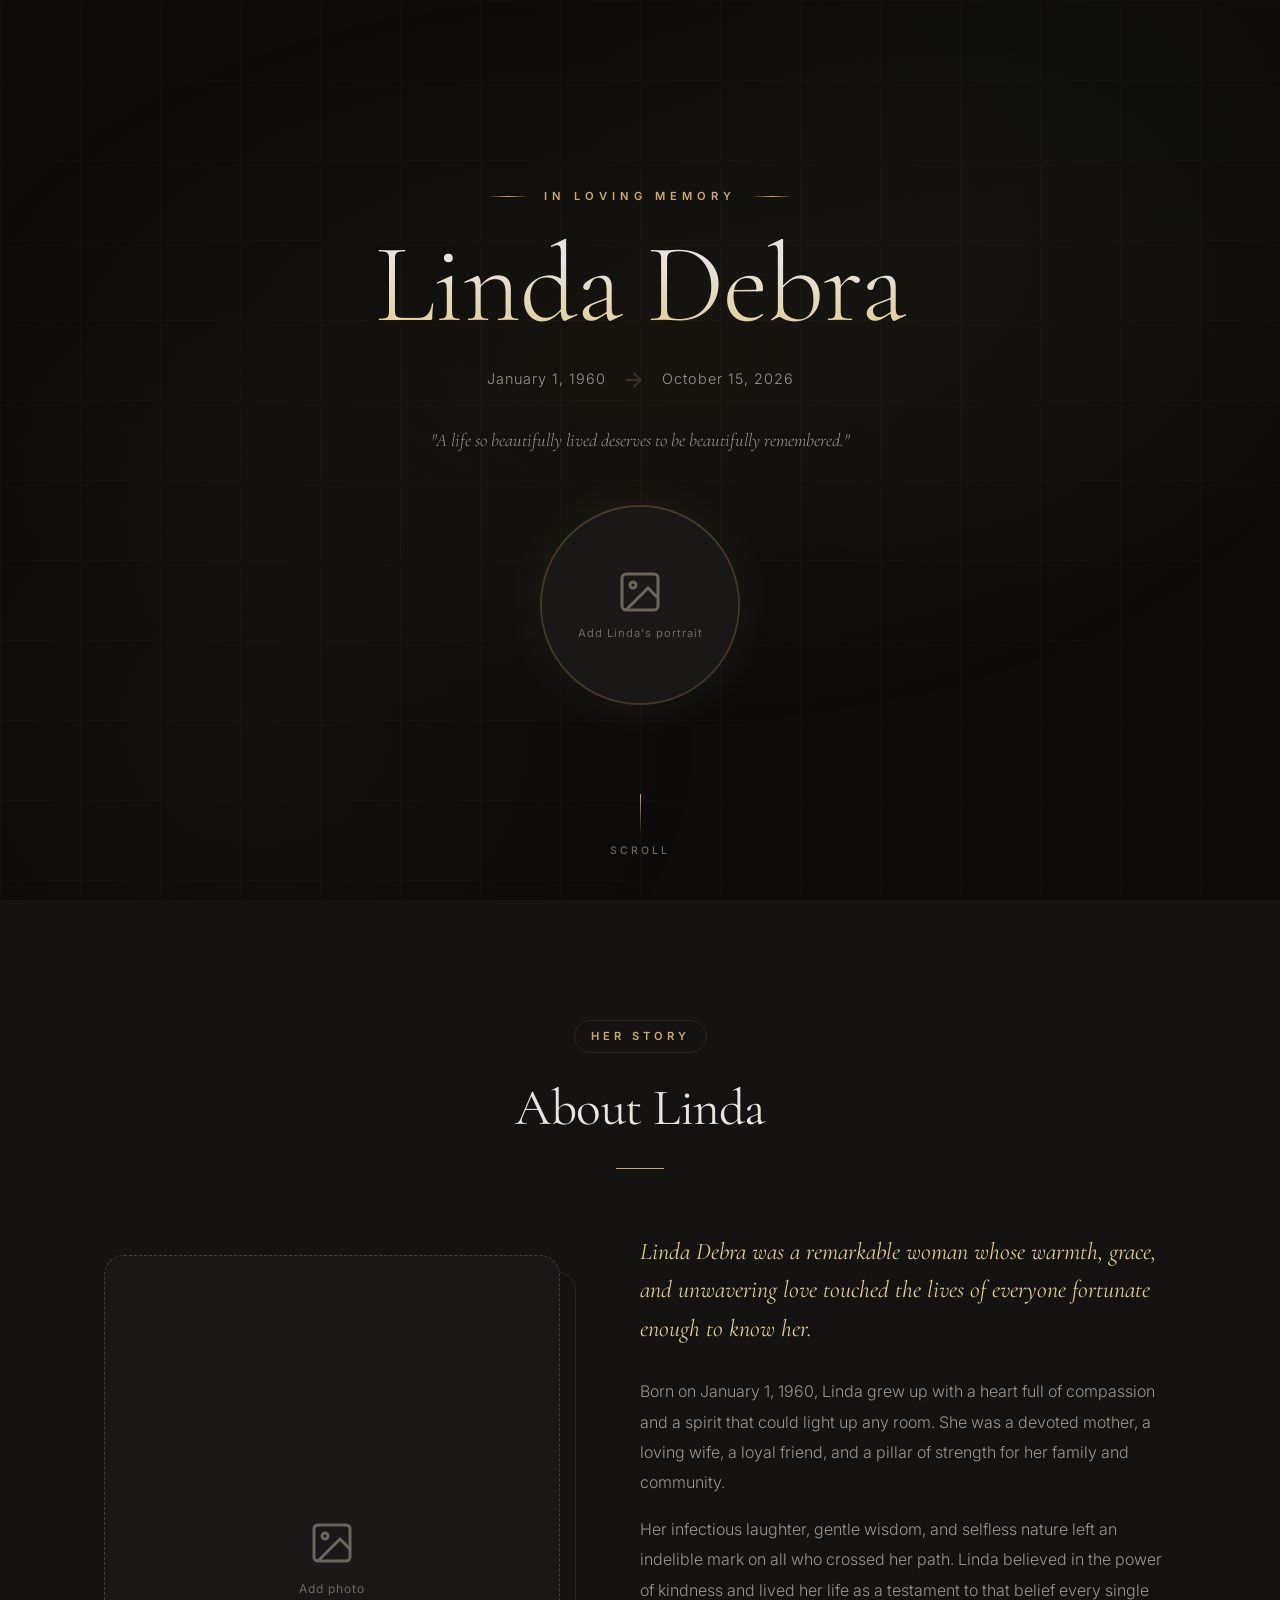
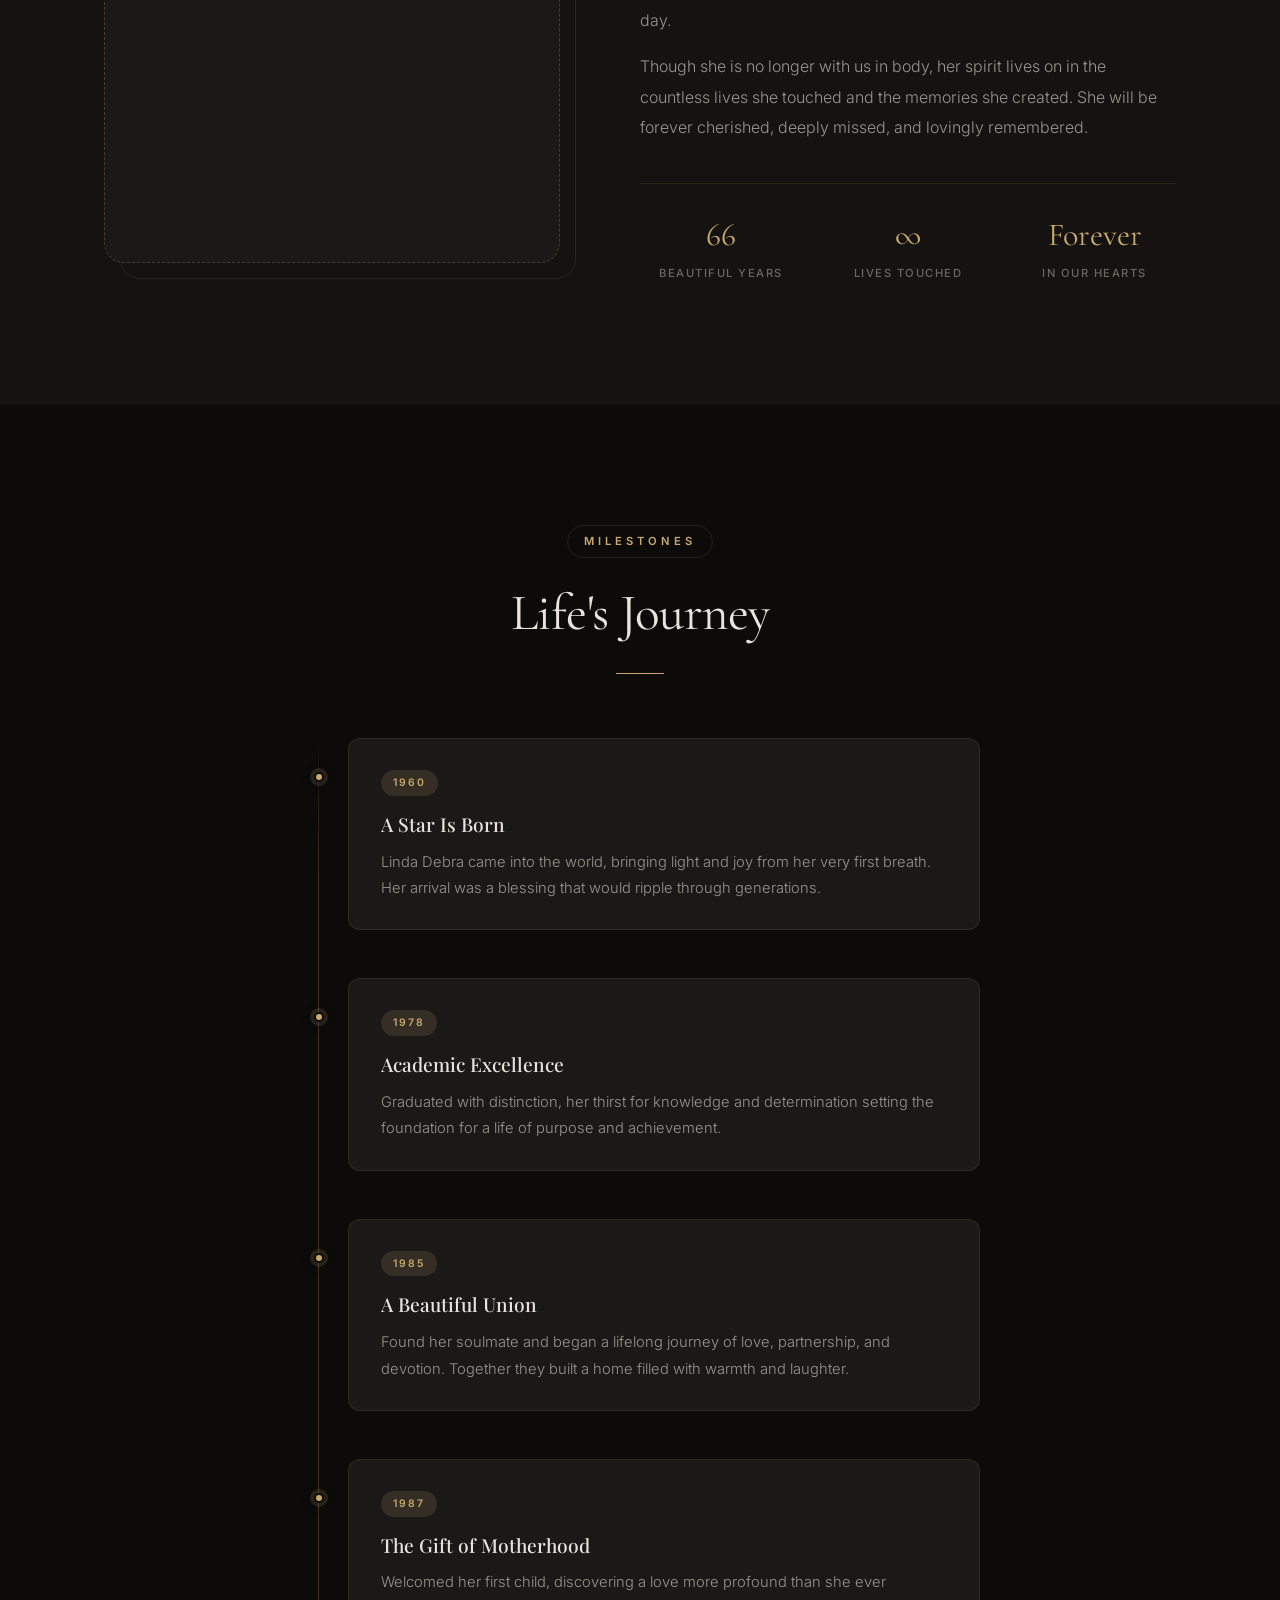
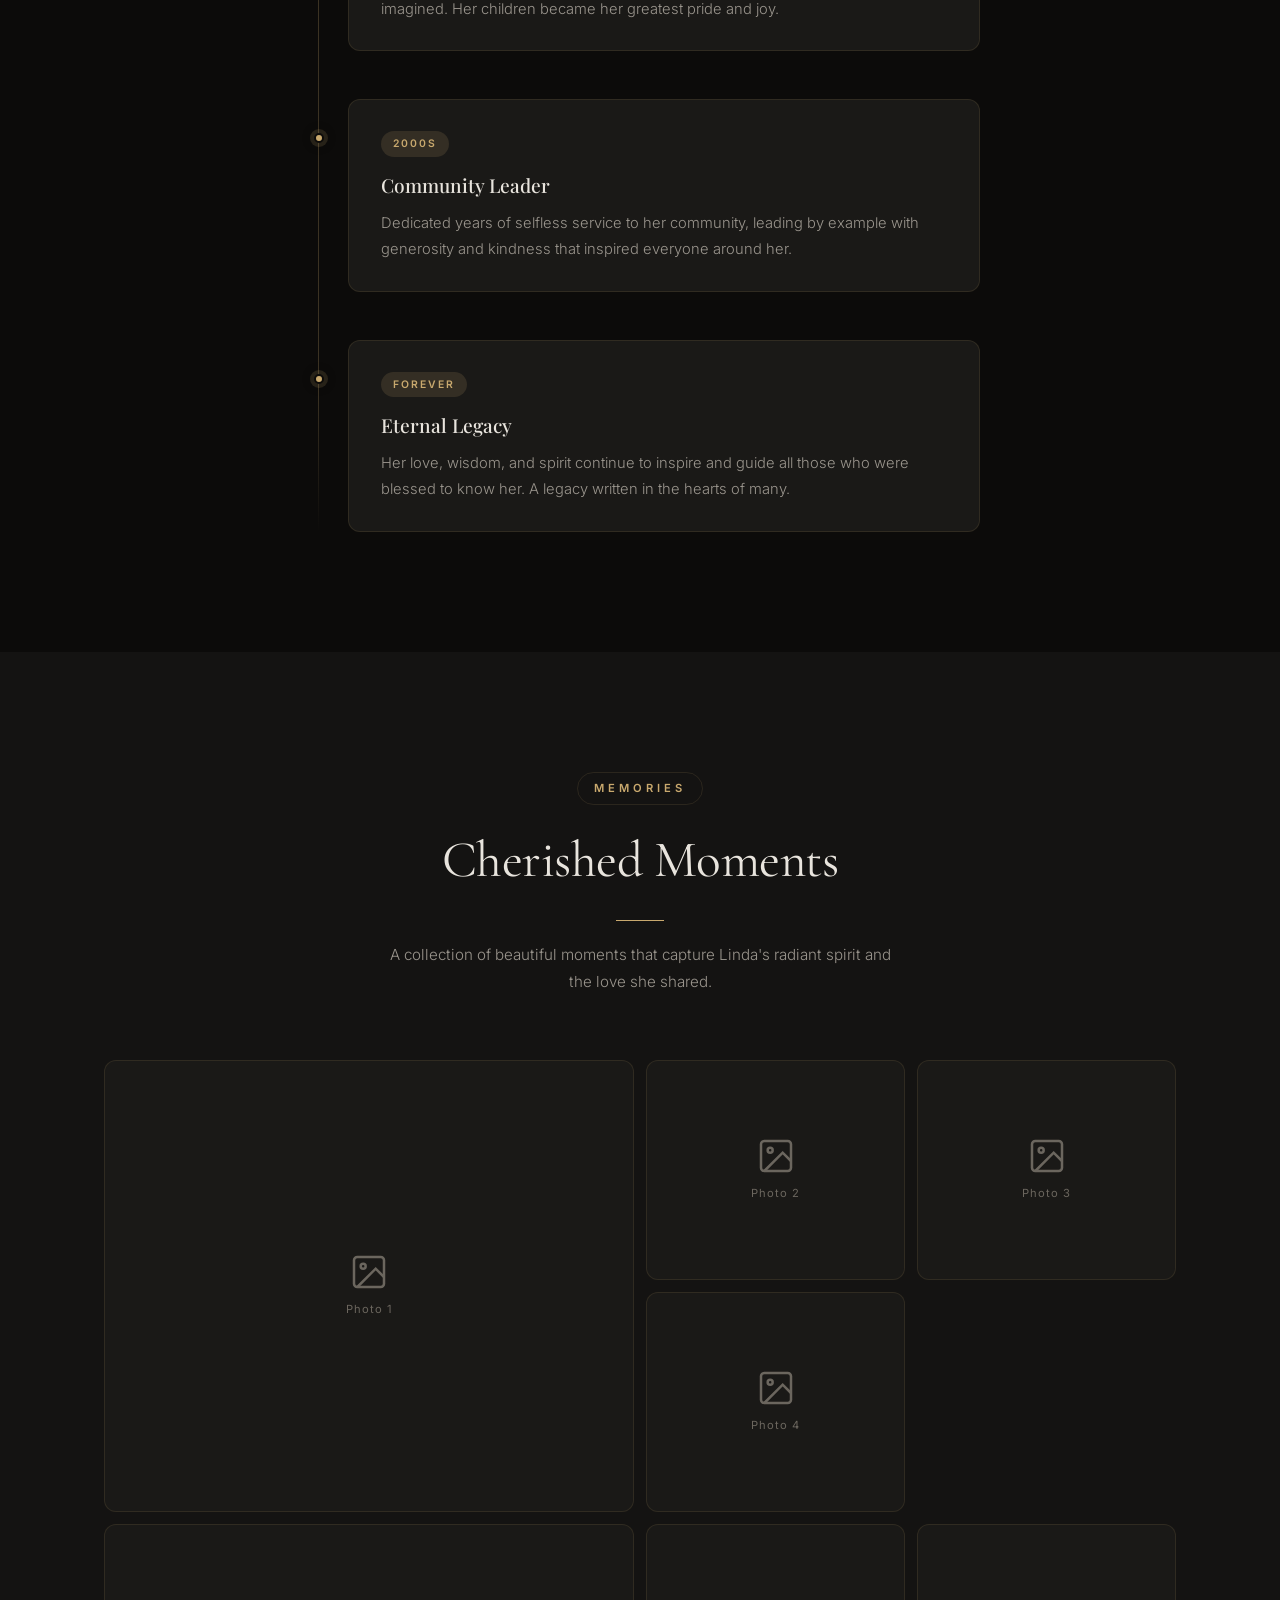
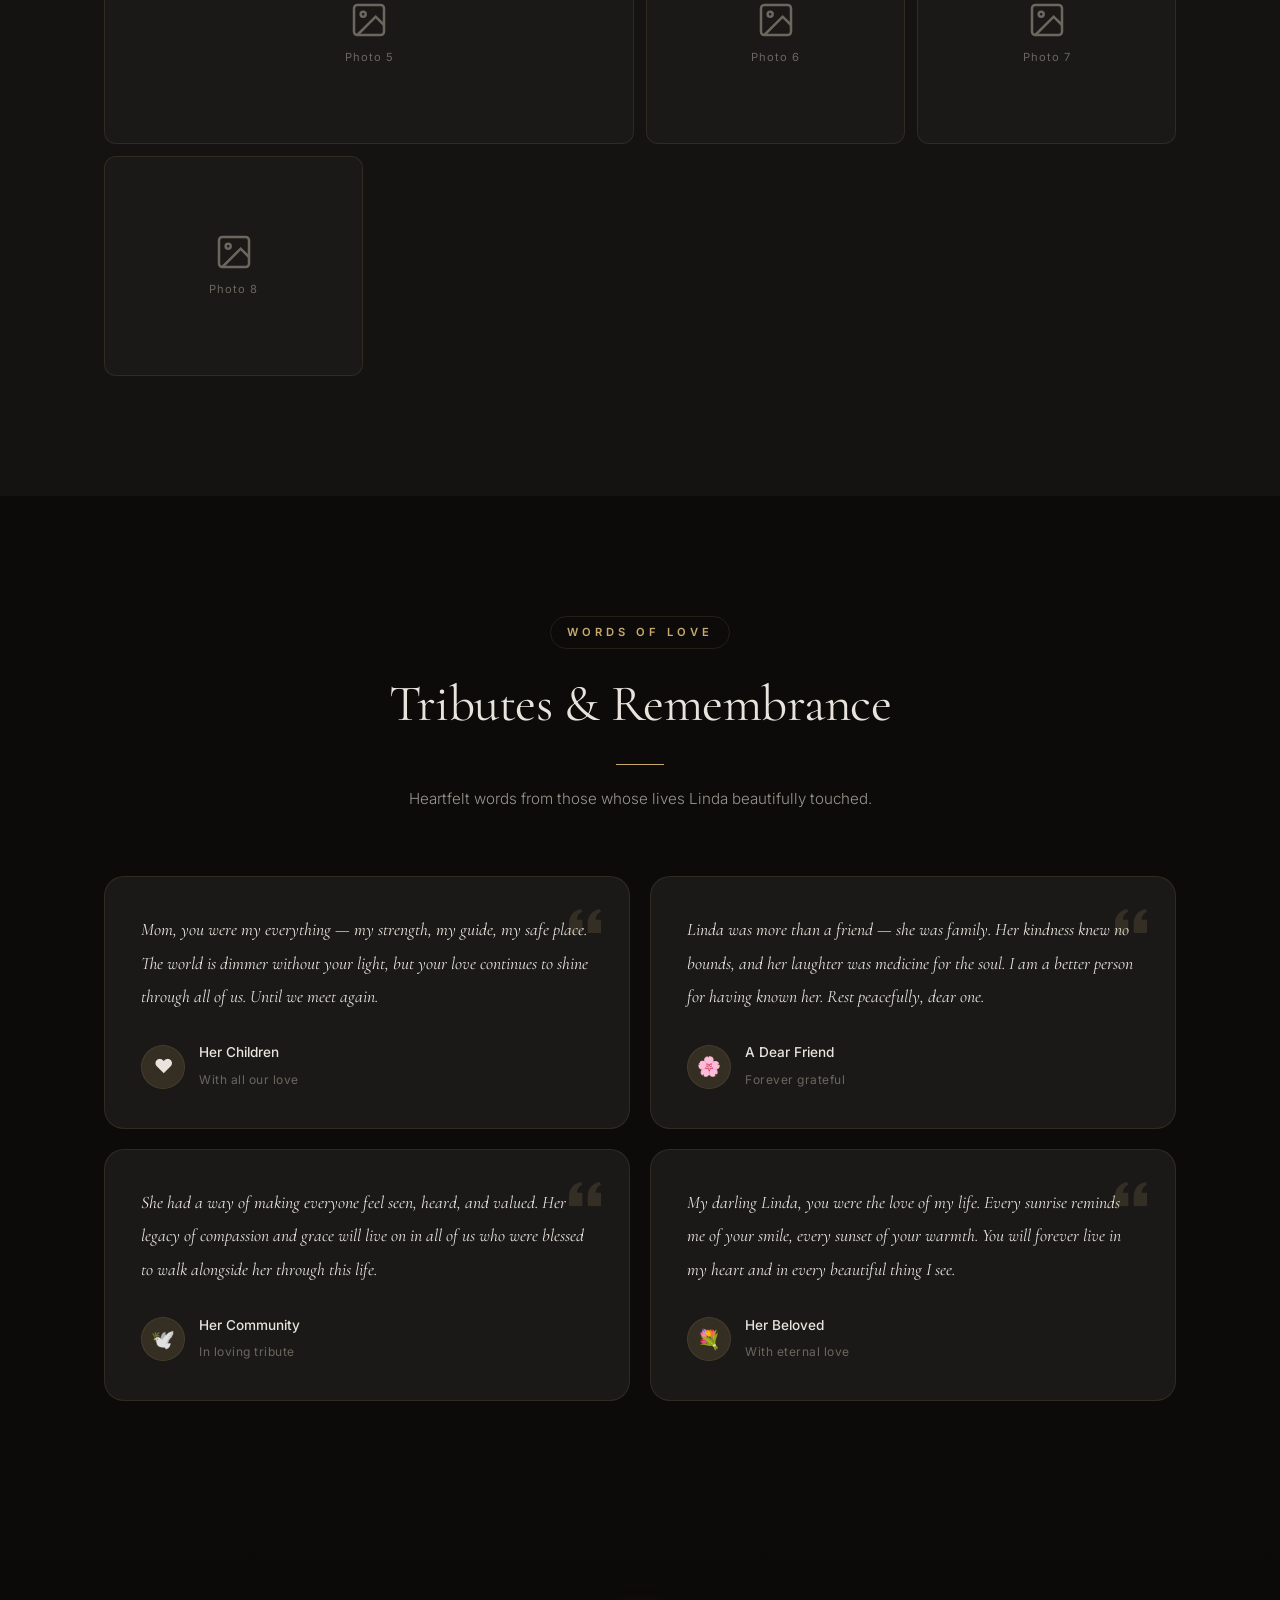
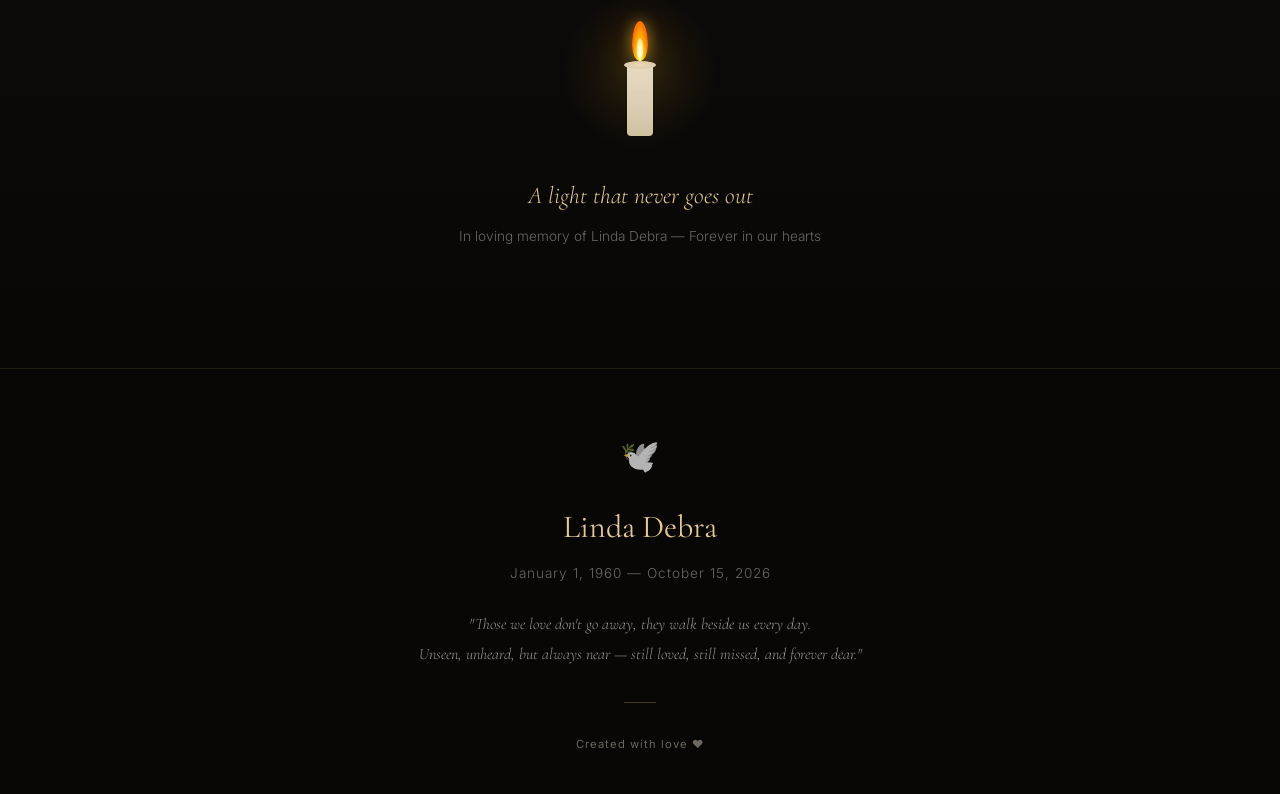
==== index.html @ 96e9e04a "Initial commit: Linda Debra Memorial Website - sleek modern design with gallery, timeline, tributes," ====
<!DOCTYPE html>
<html lang="en">
<head>
    <meta charset="UTF-8">
    <meta name="viewport" content="width=device-width, initial-scale=1.0">
    <title>In Loving Memory — Linda Debra</title>
    <meta name="description" content="A memorial tribute celebrating the beautiful life of Linda Debra. Forever in our hearts.">
    <link rel="stylesheet" href="styles.css">
    <link rel="preconnect" href="https://fonts.googleapis.com">
    <link rel="preconnect" href="https://fonts.gstatic.com" crossorigin>
    <link href="https://fonts.googleapis.com/css2?family=Cormorant+Garamond:ital,wght@0,300;0,400;0,500;0,600;0,700;1,300;1,400;1,500&family=Inter:wght@300;400;500;600&family=Playfair+Display:ital,wght@0,400;0,500;0,600;0,700;1,400;1,500&display=swap" rel="stylesheet">
    <link rel="icon" href="data:image/svg+xml,<svg xmlns='http://www.w3.org/2000/svg' viewBox='0 0 100 100'><text y='.9em' font-size='90'>🕊️</text></svg>">
</head>
<body>

    <!-- ═══════════ FLOATING PARTICLES ═══════════ -->
    <div class="particles" id="particles" aria-hidden="true"></div>

    <!-- ═══════════ NAVIGATION ═══════════ -->
    <nav class="nav" id="nav">
        <div class="nav__inner">
            <a href="#hero" class="nav__brand">
                <span class="nav__brand-icon">🕊️</span>
                <span class="nav__brand-text">Linda Debra</span>
            </a>
            <button class="nav__toggle" id="navToggle" aria-label="Toggle menu" aria-expanded="false">
                <span class="nav__toggle-line"></span>
                <span class="nav__toggle-line"></span>
                <span class="nav__toggle-line"></span>
            </button>
            <ul class="nav__links" id="navLinks">
                <li><a href="#hero" class="nav__link active">Home</a></li>
                <li><a href="#about" class="nav__link">About</a></li>
                <li><a href="#timeline" class="nav__link">Life Journey</a></li>
                <li><a href="#gallery" class="nav__link">Gallery</a></li>
                <li><a href="#tributes" class="nav__link">Tributes</a></li>
            </ul>
        </div>
    </nav>

    <!-- ═══════════ HERO ═══════════ -->
    <section class="hero" id="hero">
        <div class="hero__bg">
            <div class="hero__gradient"></div>
            <div class="hero__pattern"></div>
        </div>
        <div class="hero__content">
            <div class="hero__badge" data-reveal>
                <span class="hero__badge-line"></span>
                <span class="hero__badge-text">In Loving Memory</span>
                <span class="hero__badge-line"></span>
            </div>
            <h1 class="hero__name" data-reveal>Linda Debra</h1>
            <div class="hero__dates" data-reveal>
                <time class="hero__date">January 1, 1960</time>
                <span class="hero__date-divider">
                    <svg width="24" height="24" viewBox="0 0 24 24" fill="none">
                        <path d="M12 4l-1.41 1.41L16.17 11H4v2h12.17l-5.58 5.59L12 20l8-8-8-8z" fill="currentColor" opacity="0.4"/>
                    </svg>
                </span>
                <time class="hero__date">October 15, 2026</time>
            </div>
            <blockquote class="hero__quote" data-reveal>
                "A life so beautifully lived deserves to be beautifully remembered."
            </blockquote>
            <div class="hero__portrait" data-reveal>
                <div class="hero__portrait-frame">
                    <div class="hero__portrait-placeholder" id="heroPortraitPlaceholder">
                        <svg width="48" height="48" viewBox="0 0 24 24" fill="none" stroke="currentColor" stroke-width="1.5">
                            <rect x="3" y="3" width="18" height="18" rx="2" ry="2"/>
                            <circle cx="8.5" cy="8.5" r="1.5"/>
                            <polyline points="21 15 16 10 5 21"/>
                        </svg>
                        <span>Add Linda's portrait</span>
                    </div>
                    <img src="images/linda-portrait.jpg" alt="Linda Debra" class="hero__portrait-img" 
                         onerror="this.style.display='none'; document.getElementById('heroPortraitPlaceholder').style.display='flex';" 
                         onload="this.style.display='block'; document.getElementById('heroPortraitPlaceholder').style.display='none';">
                </div>
                <div class="hero__portrait-glow"></div>
            </div>
        </div>
        <div class="hero__scroll">
            <div class="hero__scroll-line"></div>
            <span class="hero__scroll-text">Scroll</span>
        </div>
    </section>

    <!-- ═══════════ ABOUT ═══════════ -->
    <section class="section about" id="about">
        <div class="container">
            <header class="section__header" data-reveal>
                <span class="section__label">Her Story</span>
                <h2 class="section__title">About Linda</h2>
                <div class="section__line"></div>
            </header>

            <div class="about__layout">
                <div class="about__image-col" data-reveal>
                    <div class="about__image-wrapper">
                        <div class="about__image-placeholder" id="aboutPlaceholder">
                            <svg width="48" height="48" viewBox="0 0 24 24" fill="none" stroke="currentColor" stroke-width="1.5">
                                <rect x="3" y="3" width="18" height="18" rx="2" ry="2"/>
                                <circle cx="8.5" cy="8.5" r="1.5"/>
                                <polyline points="21 15 16 10 5 21"/>
                            </svg>
                            <span>Add photo</span>
                        </div>
                        <img src="images/linda-about.jpg" alt="Linda Debra" class="about__image" 
                             onerror="this.style.display='none'; document.getElementById('aboutPlaceholder').style.display='flex';" 
                             onload="this.style.display='block'; document.getElementById('aboutPlaceholder').style.display='none';">
                        <div class="about__image-accent"></div>
                    </div>
                </div>
                <div class="about__text-col" data-reveal>
                    <p class="about__lead">
                        Linda Debra was a remarkable woman whose warmth, grace, and unwavering 
                        love touched the lives of everyone fortunate enough to know her.
                    </p>
                    <div class="about__body">
                        <p>
                            Born on January 1, 1960, Linda grew up with a heart full of compassion 
                            and a spirit that could light up any room. She was a devoted mother, a 
                            loving wife, a loyal friend, and a pillar of strength for her family 
                            and community.
                        </p>
                        <p>
                            Her infectious laughter, gentle wisdom, and selfless nature left an 
                            indelible mark on all who crossed her path. Linda believed in the power 
                            of kindness and lived her life as a testament to that belief every 
                            single day.
                        </p>
                        <p>
                            Though she is no longer with us in body, her spirit lives on in the 
                            countless lives she touched and the memories she created. She will be 
                            forever cherished, deeply missed, and lovingly remembered.
                        </p>
                    </div>
                    <div class="about__stats">
                        <div class="about__stat">
                            <span class="about__stat-value">66</span>
                            <span class="about__stat-label">Beautiful Years</span>
                        </div>
                        <div class="about__stat">
                            <span class="about__stat-value">∞</span>
                            <span class="about__stat-label">Lives Touched</span>
                        </div>
                        <div class="about__stat">
                            <span class="about__stat-value">Forever</span>
                            <span class="about__stat-label">In Our Hearts</span>
                        </div>
                    </div>
                </div>
            </div>
        </div>
    </section>

    <!-- ═══════════ TIMELINE ═══════════ -->
    <section class="section timeline" id="timeline">
        <div class="container">
            <header class="section__header" data-reveal>
                <span class="section__label">Milestones</span>
                <h2 class="section__title">Life's Journey</h2>
                <div class="section__line"></div>
            </header>

            <div class="timeline__track">
                <div class="timeline__line"></div>

                <article class="timeline__item" data-reveal>
                    <div class="timeline__marker">
                        <div class="timeline__marker-dot"></div>
                    </div>
                    <div class="timeline__card">
                        <div class="timeline__card-inner">
                            <span class="timeline__year">1960</span>
                            <h3 class="timeline__heading">A Star Is Born</h3>
                            <p class="timeline__text">Linda Debra came into the world, bringing light and joy from her very first breath. Her arrival was a blessing that would ripple through generations.</p>
                        </div>
                    </div>
                </article>

                <article class="timeline__item" data-reveal>
                    <div class="timeline__marker">
                        <div class="timeline__marker-dot"></div>
                    </div>
                    <div class="timeline__card">
                        <div class="timeline__card-inner">
                            <span class="timeline__year">1978</span>
                            <h3 class="timeline__heading">Academic Excellence</h3>
                            <p class="timeline__text">Graduated with distinction, her thirst for knowledge and determination setting the foundation for a life of purpose and achievement.</p>
                        </div>
                    </div>
                </article>

                <article class="timeline__item" data-reveal>
                    <div class="timeline__marker">
                        <div class="timeline__marker-dot"></div>
                    </div>
                    <div class="timeline__card">
                        <div class="timeline__card-inner">
                            <span class="timeline__year">1985</span>
                            <h3 class="timeline__heading">A Beautiful Union</h3>
                            <p class="timeline__text">Found her soulmate and began a lifelong journey of love, partnership, and devotion. Together they built a home filled with warmth and laughter.</p>
                        </div>
                    </div>
                </article>

                <article class="timeline__item" data-reveal>
                    <div class="timeline__marker">
                        <div class="timeline__marker-dot"></div>
                    </div>
                    <div class="timeline__card">
                        <div class="timeline__card-inner">
                            <span class="timeline__year">1987</span>
                            <h3 class="timeline__heading">The Gift of Motherhood</h3>
                            <p class="timeline__text">Welcomed her first child, discovering a love more profound than she ever imagined. Her children became her greatest pride and joy.</p>
                        </div>
                    </div>
                </article>

                <article class="timeline__item" data-reveal>
                    <div class="timeline__marker">
                        <div class="timeline__marker-dot"></div>
                    </div>
                    <div class="timeline__card">
                        <div class="timeline__card-inner">
                            <span class="timeline__year">2000s</span>
                            <h3 class="timeline__heading">Community Leader</h3>
                            <p class="timeline__text">Dedicated years of selfless service to her community, leading by example with generosity and kindness that inspired everyone around her.</p>
                        </div>
                    </div>
                </article>

                <article class="timeline__item" data-reveal>
                    <div class="timeline__marker">
                        <div class="timeline__marker-dot"></div>
                    </div>
                    <div class="timeline__card">
                        <div class="timeline__card-inner">
                            <span class="timeline__year">Forever</span>
                            <h3 class="timeline__heading">Eternal Legacy</h3>
                            <p class="timeline__text">Her love, wisdom, and spirit continue to inspire and guide all those who were blessed to know her. A legacy written in the hearts of many.</p>
                        </div>
                    </div>
                </article>
            </div>
        </div>
    </section>

    <!-- ═══════════ GALLERY ═══════════ -->
    <section class="section gallery" id="gallery">
        <div class="container">
            <header class="section__header" data-reveal>
                <span class="section__label">Memories</span>
                <h2 class="section__title">Cherished Moments</h2>
                <div class="section__line"></div>
                <p class="section__subtitle">A collection of beautiful moments that capture Linda's radiant spirit and the love she shared.</p>
            </header>

            <div class="gallery__grid" data-reveal>
                <div class="gallery__item gallery__item--large" data-gallery="0">
                    <div class="gallery__placeholder"><svg width="40" height="40" viewBox="0 0 24 24" fill="none" stroke="currentColor" stroke-width="1.5"><rect x="3" y="3" width="18" height="18" rx="2"/><circle cx="8.5" cy="8.5" r="1.5"/><polyline points="21 15 16 10 5 21"/></svg><span>Photo 1</span></div>
                    <img src="images/gallery-1.jpg" alt="Linda Debra — Cherished Memory" onerror="this.style.display='none';this.previousElementSibling.style.display='flex'" onload="this.style.display='block';this.previousElementSibling.style.display='none'">
                    <div class="gallery__overlay"><span class="gallery__icon">+</span></div>
                </div>
                <div class="gallery__item" data-gallery="1">
                    <div class="gallery__placeholder"><svg width="40" height="40" viewBox="0 0 24 24" fill="none" stroke="currentColor" stroke-width="1.5"><rect x="3" y="3" width="18" height="18" rx="2"/><circle cx="8.5" cy="8.5" r="1.5"/><polyline points="21 15 16 10 5 21"/></svg><span>Photo 2</span></div>
                    <img src="images/gallery-2.jpg" alt="Linda Debra — Beautiful Moment" onerror="this.style.display='none';this.previousElementSibling.style.display='flex'" onload="this.style.display='block';this.previousElementSibling.style.display='none'">
                    <div class="gallery__overlay"><span class="gallery__icon">+</span></div>
                </div>
                <div class="gallery__item" data-gallery="2">
                    <div class="gallery__placeholder"><svg width="40" height="40" viewBox="0 0 24 24" fill="none" stroke="currentColor" stroke-width="1.5"><rect x="3" y="3" width="18" height="18" rx="2"/><circle cx="8.5" cy="8.5" r="1.5"/><polyline points="21 15 16 10 5 21"/></svg><span>Photo 3</span></div>
                    <img src="images/gallery-3.jpg" alt="Linda Debra — Family Time" onerror="this.style.display='none';this.previousElementSibling.style.display='flex'" onload="this.style.display='block';this.previousElementSibling.style.display='none'">
                    <div class="gallery__overlay"><span class="gallery__icon">+</span></div>
                </div>
                <div class="gallery__item" data-gallery="3">
                    <div class="gallery__placeholder"><svg width="40" height="40" viewBox="0 0 24 24" fill="none" stroke="currentColor" stroke-width="1.5"><rect x="3" y="3" width="18" height="18" rx="2"/><circle cx="8.5" cy="8.5" r="1.5"/><polyline points="21 15 16 10 5 21"/></svg><span>Photo 4</span></div>
                    <img src="images/gallery-4.jpg" alt="Linda Debra — Joyful Smile" onerror="this.style.display='none';this.previousElementSibling.style.display='flex'" onload="this.style.display='block';this.previousElementSibling.style.display='none'">
                    <div class="gallery__overlay"><span class="gallery__icon">+</span></div>
                </div>
                <div class="gallery__item gallery__item--wide" data-gallery="4">
                    <div class="gallery__placeholder"><svg width="40" height="40" viewBox="0 0 24 24" fill="none" stroke="currentColor" stroke-width="1.5"><rect x="3" y="3" width="18" height="18" rx="2"/><circle cx="8.5" cy="8.5" r="1.5"/><polyline points="21 15 16 10 5 21"/></svg><span>Photo 5</span></div>
                    <img src="images/gallery-5.jpg" alt="Linda Debra — Special Occasion" onerror="this.style.display='none';this.previousElementSibling.style.display='flex'" onload="this.style.display='block';this.previousElementSibling.style.display='none'">
                    <div class="gallery__overlay"><span class="gallery__icon">+</span></div>
                </div>
                <div class="gallery__item" data-gallery="5">
                    <div class="gallery__placeholder"><svg width="40" height="40" viewBox="0 0 24 24" fill="none" stroke="currentColor" stroke-width="1.5"><rect x="3" y="3" width="18" height="18" rx="2"/><circle cx="8.5" cy="8.5" r="1.5"/><polyline points="21 15 16 10 5 21"/></svg><span>Photo 6</span></div>
                    <img src="images/gallery-6.jpg" alt="Linda Debra — Precious Memory" onerror="this.style.display='none';this.previousElementSibling.style.display='flex'" onload="this.style.display='block';this.previousElementSibling.style.display='none'">
                    <div class="gallery__overlay"><span class="gallery__icon">+</span></div>
                </div>
                <div class="gallery__item" data-gallery="6">
                    <div class="gallery__placeholder"><svg width="40" height="40" viewBox="0 0 24 24" fill="none" stroke="currentColor" stroke-width="1.5"><rect x="3" y="3" width="18" height="18" rx="2"/><circle cx="8.5" cy="8.5" r="1.5"/><polyline points="21 15 16 10 5 21"/></svg><span>Photo 7</span></div>
                    <img src="images/gallery-7.jpg" alt="Linda Debra — Together" onerror="this.style.display='none';this.previousElementSibling.style.display='flex'" onload="this.style.display='block';this.previousElementSibling.style.display='none'">
                    <div class="gallery__overlay"><span class="gallery__icon">+</span></div>
                </div>
                <div class="gallery__item" data-gallery="7">
                    <div class="gallery__placeholder"><svg width="40" height="40" viewBox="0 0 24 24" fill="none" stroke="currentColor" stroke-width="1.5"><rect x="3" y="3" width="18" height="18" rx="2"/><circle cx="8.5" cy="8.5" r="1.5"/><polyline points="21 15 16 10 5 21"/></svg><span>Photo 8</span></div>
                    <img src="images/gallery-8.jpg" alt="Linda Debra — Golden Days" onerror="this.style.display='none';this.previousElementSibling.style.display='flex'" onload="this.style.display='block';this.previousElementSibling.style.display='none'">
                    <div class="gallery__overlay"><span class="gallery__icon">+</span></div>
                </div>
            </div>
        </div>
    </section>

    <!-- ═══════════ LIGHTBOX ═══════════ -->
    <div class="lightbox" id="lightbox" role="dialog" aria-modal="true" aria-label="Image viewer">
        <div class="lightbox__backdrop" onclick="LB.close()"></div>
        <button class="lightbox__close" onclick="LB.close()" aria-label="Close">
            <svg width="24" height="24" viewBox="0 0 24 24" fill="none" stroke="currentColor" stroke-width="2"><line x1="18" y1="6" x2="6" y2="18"/><line x1="6" y1="6" x2="18" y2="18"/></svg>
        </button>
        <button class="lightbox__nav lightbox__nav--prev" onclick="LB.prev()" aria-label="Previous">
            <svg width="24" height="24" viewBox="0 0 24 24" fill="none" stroke="currentColor" stroke-width="2"><polyline points="15 18 9 12 15 6"/></svg>
        </button>
        <div class="lightbox__content">
            <img src="" alt="" class="lightbox__img" id="lightboxImg">
        </div>
        <button class="lightbox__nav lightbox__nav--next" onclick="LB.next()" aria-label="Next">
            <svg width="24" height="24" viewBox="0 0 24 24" fill="none" stroke="currentColor" stroke-width="2"><polyline points="9 18 15 12 9 6"/></svg>
        </button>
        <div class="lightbox__counter" id="lightboxCounter"></div>
    </div>

    <!-- ═══════════ TRIBUTES ═══════════ -->
    <section class="section tributes" id="tributes">
        <div class="container">
            <header class="section__header" data-reveal>
                <span class="section__label">Words of Love</span>
                <h2 class="section__title">Tributes & Remembrance</h2>
                <div class="section__line"></div>
                <p class="section__subtitle">Heartfelt words from those whose lives Linda beautifully touched.</p>
            </header>

            <div class="tributes__grid">
                <article class="tribute" data-reveal>
                    <div class="tribute__inner">
                        <svg class="tribute__icon" width="32" height="32" viewBox="0 0 24 24" fill="currentColor" opacity="0.15">
                            <path d="M14.017 21v-7.391c0-5.704 3.731-9.57 8.983-10.609l.995 2.151c-2.432.917-3.995 3.638-3.995 5.849h4v10h-9.983zm-14.017 0v-7.391c0-5.704 3.748-9.57 9-10.609l.996 2.151c-2.433.917-3.996 3.638-3.996 5.849h3.983v10h-9.983z"/>
                        </svg>
                        <p class="tribute__message">
                            Mom, you were my everything — my strength, my guide, my safe place.
                            The world is dimmer without your light, but your love continues to
                            shine through all of us. Until we meet again.
                        </p>
                        <footer class="tribute__footer">
                            <div class="tribute__avatar">❤️</div>
                            <div class="tribute__meta">
                                <cite class="tribute__author">Her Children</cite>
                                <span class="tribute__relation">With all our love</span>
                            </div>
                        </footer>
                    </div>
                </article>

                <article class="tribute" data-reveal>
                    <div class="tribute__inner">
                        <svg class="tribute__icon" width="32" height="32" viewBox="0 0 24 24" fill="currentColor" opacity="0.15">
                            <path d="M14.017 21v-7.391c0-5.704 3.731-9.57 8.983-10.609l.995 2.151c-2.432.917-3.995 3.638-3.995 5.849h4v10h-9.983zm-14.017 0v-7.391c0-5.704 3.748-9.57 9-10.609l.996 2.151c-2.433.917-3.996 3.638-3.996 5.849h3.983v10h-9.983z"/>
                        </svg>
                        <p class="tribute__message">
                            Linda was more than a friend — she was family. Her kindness knew no bounds,
                            and her laughter was medicine for the soul. I am a better person for having
                            known her. Rest peacefully, dear one.
                        </p>
                        <footer class="tribute__footer">
                            <div class="tribute__avatar">🌸</div>
                            <div class="tribute__meta">
                                <cite class="tribute__author">A Dear Friend</cite>
                                <span class="tribute__relation">Forever grateful</span>
                            </div>
                        </footer>
                    </div>
                </article>

                <article class="tribute" data-reveal>
                    <div class="tribute__inner">
                        <svg class="tribute__icon" width="32" height="32" viewBox="0 0 24 24" fill="currentColor" opacity="0.15">
                            <path d="M14.017 21v-7.391c0-5.704 3.731-9.57 8.983-10.609l.995 2.151c-2.432.917-3.995 3.638-3.995 5.849h4v10h-9.983zm-14.017 0v-7.391c0-5.704 3.748-9.57 9-10.609l.996 2.151c-2.433.917-3.996 3.638-3.996 5.849h3.983v10h-9.983z"/>
                        </svg>
                        <p class="tribute__message">
                            She had a way of making everyone feel seen, heard, and valued. Her legacy
                            of compassion and grace will live on in all of us who were blessed to
                            walk alongside her through this life.
                        </p>
                        <footer class="tribute__footer">
                            <div class="tribute__avatar">🕊️</div>
                            <div class="tribute__meta">
                                <cite class="tribute__author">Her Community</cite>
                                <span class="tribute__relation">In loving tribute</span>
                            </div>
                        </footer>
                    </div>
                </article>

                <article class="tribute" data-reveal>
                    <div class="tribute__inner">
                        <svg class="tribute__icon" width="32" height="32" viewBox="0 0 24 24" fill="currentColor" opacity="0.15">
                            <path d="M14.017 21v-7.391c0-5.704 3.731-9.57 8.983-10.609l.995 2.151c-2.432.917-3.995 3.638-3.995 5.849h4v10h-9.983zm-14.017 0v-7.391c0-5.704 3.748-9.57 9-10.609l.996 2.151c-2.433.917-3.996 3.638-3.996 5.849h3.983v10h-9.983z"/>
                        </svg>
                        <p class="tribute__message">
                            My darling Linda, you were the love of my life. Every sunrise reminds me
                            of your smile, every sunset of your warmth. You will forever live in my 
                            heart and in every beautiful thing I see.
                        </p>
                        <footer class="tribute__footer">
                            <div class="tribute__avatar">💐</div>
                            <div class="tribute__meta">
                                <cite class="tribute__author">Her Beloved</cite>
                                <span class="tribute__relation">With eternal love</span>
                            </div>
                        </footer>
                    </div>
                </article>
            </div>
        </div>
    </section>

    <!-- ═══════════ ETERNAL FLAME ═══════════ -->
    <section class="section flame-section">
        <div class="container">
            <div class="flame-memorial" data-reveal>
                <div class="flame-candle">
                    <div class="flame-glow"></div>
                    <div class="flame-fire">
                        <div class="flame-fire__inner"></div>
                    </div>
                    <div class="flame-body">
                        <div class="flame-body__top"></div>
                        <div class="flame-body__wick"></div>
                    </div>
                </div>
                <h3 class="flame-text">A light that never goes out</h3>
                <p class="flame-subtext">In loving memory of Linda Debra — Forever in our hearts</p>
            </div>
        </div>
    </section>

    <!-- ═══════════ FOOTER ═══════════ -->
    <footer class="footer">
        <div class="container">
            <div class="footer__inner">
                <span class="footer__dove">🕊️</span>
                <h3 class="footer__name">Linda Debra</h3>
                <p class="footer__dates">January 1, 1960 — October 15, 2026</p>
                <blockquote class="footer__quote">
                    "Those we love don't go away, they walk beside us every day.<br>
                    Unseen, unheard, but always near — still loved, still missed, and forever dear."
                </blockquote>
                <div class="footer__line"></div>
                <p class="footer__credit">Created with love ♥</p>
            </div>
        </div>
    </footer>

    <script src="script.js"></script>
</body>
</html>
---- styles.css ----
/* ═══════════════════════════════════════════════════════════
   LINDA DEBRA MEMORIAL — Sleek Modern Design System
   ═══════════════════════════════════════════════════════════ */

/* ── Design Tokens ── */
:root {
    /* Palette */
    --c-bg:         #0c0b0a;
    --c-bg-subtle:  #141312;
    --c-bg-card:    #1a1917;
    --c-surface:    #222120;
    --c-border:     rgba(201, 169, 110, 0.12);
    --c-border-hi:  rgba(201, 169, 110, 0.25);

    --c-text:       #e8e4dd;
    --c-text-muted: #9a958d;
    --c-text-dim:   #6b665e;

    --c-gold:       #c9a96e;
    --c-gold-light: #e0c992;
    --c-gold-dark:  #a88940;
    --c-gold-glow:  rgba(201, 169, 110, 0.15);

    --c-rose:       #c4888a;
    --c-sage:       #8aac8a;

    /* Typography */
    --f-display: 'Cormorant Garamond', 'Playfair Display', Georgia, serif;
    --f-heading: 'Playfair Display', Georgia, serif;
    --f-body:    'Inter', -apple-system, BlinkMacSystemFont, 'Segoe UI', sans-serif;

    /* Spacing */
    --space-xs:  4px;
    --space-sm:  8px;
    --space-md:  16px;
    --space-lg:  32px;
    --space-xl:  64px;
    --space-2xl: 120px;

    /* Effects */
    --radius-sm: 8px;
    --radius-md: 12px;
    --radius-lg: 20px;
    --radius-xl: 28px;

    --shadow-card:   0 4px 24px rgba(0, 0, 0, 0.3), 0 1px 4px rgba(0, 0, 0, 0.2);
    --shadow-glow:   0 0 40px var(--c-gold-glow), 0 0 80px rgba(201, 169, 110, 0.06);
    --shadow-lift:   0 12px 40px rgba(0, 0, 0, 0.4);

    --ease-out:   cubic-bezier(0.16, 1, 0.3, 1);
    --ease-spring: cubic-bezier(0.34, 1.56, 0.64, 1);
    --duration:   0.5s;
}

/* ── Reset ── */
*, *::before, *::after {
    margin: 0; padding: 0; box-sizing: border-box;
}

html {
    scroll-behavior: smooth;
    font-size: 16px;
    scrollbar-width: thin;
    scrollbar-color: var(--c-gold-dark) var(--c-bg);
}

::-webkit-scrollbar { width: 6px; }
::-webkit-scrollbar-track { background: var(--c-bg); }
::-webkit-scrollbar-thumb { background: var(--c-gold-dark); border-radius: 3px; }

body {
    font-family: var(--f-body);
    color: var(--c-text);
    background: var(--c-bg);
    line-height: 1.7;
    -webkit-font-smoothing: antialiased;
    -moz-osx-font-smoothing: grayscale;
    overflow-x: hidden;
}

img { max-width: 100%; height: auto; display: block; }
a { text-decoration: none; color: inherit; }
button { cursor: pointer; border: none; background: none; font: inherit; color: inherit; }

.container {
    max-width: 1120px;
    margin: 0 auto;
    padding: 0 24px;
}

/* ── Reveal Animation ── */
[data-reveal] {
    opacity: 0;
    transform: translateY(32px);
    transition: opacity 0.9s var(--ease-out), transform 0.9s var(--ease-out);
}
[data-reveal].revealed {
    opacity: 1;
    transform: translateY(0);
}

/* ═══════════ PARTICLES ═══════════ */
.particles {
    position: fixed;
    inset: 0;
    z-index: 0;
    pointer-events: none;
    overflow: hidden;
}

.particle {
    position: absolute;
    width: 3px;
    height: 3px;
    background: var(--c-gold);
    border-radius: 50%;
    opacity: 0;
    animation: particleFloat linear infinite;
}

@keyframes particleFloat {
    0%   { opacity: 0; transform: translateY(100vh) scale(0); }
    10%  { opacity: 0.5; }
    90%  { opacity: 0.3; }
    100% { opacity: 0; transform: translateY(-10vh) scale(1); }
}

/* ═══════════ NAVIGATION ═══════════ */
.nav {
    position: fixed;
    top: 0; left: 0; right: 0;
    z-index: 100;
    padding: 0 24px;
    transform: translateY(-100%);
    transition: transform 0.5s var(--ease-out), background 0.5s;
}

.nav.visible {
    transform: translateY(0);
    background: rgba(12, 11, 10, 0.85);
    backdrop-filter: blur(20px) saturate(180%);
    -webkit-backdrop-filter: blur(20px) saturate(180%);
    border-bottom: 1px solid var(--c-border);
}

.nav__inner {
    max-width: 1120px;
    margin: 0 auto;
    display: flex;
    align-items: center;
    justify-content: space-between;
    height: 64px;
}

.nav__brand {
    display: flex;
    align-items: center;
    gap: 10px;
}

.nav__brand-icon {
    font-size: 1.3rem;
}

.nav__brand-text {
    font-family: var(--f-heading);
    font-size: 1.1rem;
    font-weight: 500;
    letter-spacing: 0.5px;
    color: var(--c-gold-light);
}

.nav__toggle {
    display: none;
    flex-direction: column;
    gap: 5px;
    padding: 8px;
}

.nav__toggle-line {
    display: block;
    width: 20px;
    height: 1.5px;
    background: var(--c-text);
    border-radius: 1px;
    transition: transform 0.3s, opacity 0.3s;
}

.nav__toggle.active .nav__toggle-line:nth-child(1) { transform: rotate(45deg) translate(4px, 4px); }
.nav__toggle.active .nav__toggle-line:nth-child(2) { opacity: 0; }
.nav__toggle.active .nav__toggle-line:nth-child(3) { transform: rotate(-45deg) translate(5px, -5px); }

.nav__links {
    display: flex;
    list-style: none;
    gap: 8px;
}

.nav__link {
    font-size: 0.8rem;
    font-weight: 500;
    letter-spacing: 1.5px;
    text-transform: uppercase;
    color: var(--c-text-muted);
    padding: 8px 14px;
    border-radius: var(--radius-sm);
    transition: color 0.3s, background 0.3s;
}

.nav__link:hover,
.nav__link.active {
    color: var(--c-gold-light);
    background: var(--c-gold-glow);
}

/* ═══════════ HERO ═══════════ */
.hero {
    position: relative;
    min-height: 100vh;
    display: flex;
    align-items: center;
    justify-content: center;
    overflow: hidden;
}

.hero__bg {
    position: absolute;
    inset: 0;
    z-index: 0;
}

.hero__gradient {
    position: absolute;
    inset: 0;
    background:
        radial-gradient(ellipse 80% 60% at 50% 40%, rgba(201, 169, 110, 0.06) 0%, transparent 70%),
        radial-gradient(ellipse 60% 80% at 20% 80%, rgba(196, 136, 138, 0.04) 0%, transparent 60%),
        radial-gradient(ellipse 60% 80% at 80% 20%, rgba(138, 172, 138, 0.03) 0%, transparent 60%);
}

.hero__pattern {
    position: absolute;
    inset: 0;
    opacity: 0.03;
    background-image:
        linear-gradient(var(--c-gold) 1px, transparent 1px),
        linear-gradient(90deg, var(--c-gold) 1px, transparent 1px);
    background-size: 80px 80px;
}

.hero__content {
    position: relative;
    z-index: 2;
    text-align: center;
    padding: 80px 24px;
    max-width: 700px;
}

.hero__badge {
    display: flex;
    align-items: center;
    justify-content: center;
    gap: 16px;
    margin-bottom: 20px;
}

.hero__badge-line {
    width: 40px;
    height: 1px;
    background: linear-gradient(90deg, transparent, var(--c-gold), transparent);
}

.hero__badge-text {
    font-family: var(--f-body);
    font-size: 0.7rem;
    font-weight: 600;
    letter-spacing: 5px;
    text-transform: uppercase;
    color: var(--c-gold);
}

.hero__name {
    font-family: var(--f-display);
    font-size: clamp(3.5rem, 10vw, 7rem);
    font-weight: 300;
    line-height: 1.05;
    color: var(--c-text);
    letter-spacing: -1px;
    margin-bottom: 24px;
    background: linear-gradient(180deg, var(--c-text) 30%, var(--c-gold-light) 100%);
    -webkit-background-clip: text;
    -webkit-text-fill-color: transparent;
    background-clip: text;
}

.hero__dates {
    display: flex;
    align-items: center;
    justify-content: center;
    gap: 16px;
    margin-bottom: 32px;
}

.hero__date {
    font-family: var(--f-body);
    font-size: 0.9rem;
    font-weight: 300;
    color: var(--c-text-muted);
    letter-spacing: 1px;
}

.hero__date-divider {
    color: var(--c-gold);
    opacity: 0.5;
    display: flex;
}

.hero__quote {
    font-family: var(--f-display);
    font-size: 1.15rem;
    font-weight: 300;
    font-style: italic;
    color: var(--c-text-muted);
    line-height: 1.8;
    margin-bottom: 48px;
    border: none;
    padding: 0;
}

.hero__portrait {
    position: relative;
    display: inline-block;
}

.hero__portrait-frame {
    width: 200px;
    height: 200px;
    border-radius: 50%;
    overflow: hidden;
    border: 2px solid var(--c-border-hi);
    position: relative;
    z-index: 1;
    margin: 0 auto;
}

.hero__portrait-img {
    width: 100%;
    height: 100%;
    object-fit: cover;
}

.hero__portrait-placeholder {
    width: 100%;
    height: 100%;
    display: flex;
    flex-direction: column;
    align-items: center;
    justify-content: center;
    gap: 8px;
    background: var(--c-bg-card);
    color: var(--c-text-dim);
}

.hero__portrait-placeholder span {
    font-size: 0.7rem;
    letter-spacing: 1px;
}

.hero__portrait-glow {
    position: absolute;
    top: 50%;
    left: 50%;
    transform: translate(-50%, -50%);
    width: 260px;
    height: 260px;
    border-radius: 50%;
    background: radial-gradient(circle, var(--c-gold-glow) 0%, transparent 70%);
    z-index: 0;
    animation: pulseGlow 4s ease-in-out infinite;
}

@keyframes pulseGlow {
    0%, 100% { opacity: 0.6; transform: translate(-50%, -50%) scale(1); }
    50% { opacity: 1; transform: translate(-50%, -50%) scale(1.1); }
}

/* Hero Scroll Indicator */
.hero__scroll {
    position: absolute;
    bottom: 40px;
    left: 50%;
    transform: translateX(-50%);
    display: flex;
    flex-direction: column;
    align-items: center;
    gap: 8px;
    z-index: 2;
}

.hero__scroll-line {
    width: 1px;
    height: 40px;
    background: linear-gradient(180deg, var(--c-gold), transparent);
    animation: scrollPulse 2s ease-in-out infinite;
}

@keyframes scrollPulse {
    0%, 100% { opacity: 0.3; transform: scaleY(1); }
    50% { opacity: 0.8; transform: scaleY(1.2); }
}

.hero__scroll-text {
    font-size: 0.65rem;
    font-weight: 500;
    letter-spacing: 3px;
    text-transform: uppercase;
    color: var(--c-text-dim);
}

/* ═══════════ SECTION SHARED ═══════════ */
.section {
    position: relative;
    z-index: 1;
    padding: var(--space-2xl) 0;
}

.section__header {
    text-align: center;
    margin-bottom: var(--space-xl);
}

.section__label {
    display: inline-block;
    font-family: var(--f-body);
    font-size: 0.7rem;
    font-weight: 600;
    letter-spacing: 4px;
    text-transform: uppercase;
    color: var(--c-gold);
    margin-bottom: 12px;
    padding: 6px 16px;
    border: 1px solid var(--c-border);
    border-radius: 100px;
}

.section__title {
    font-family: var(--f-display);
    font-size: clamp(2rem, 4.5vw, 3.2rem);
    font-weight: 400;
    color: var(--c-text);
    letter-spacing: -0.5px;
    margin-bottom: 16px;
}

.section__line {
    width: 48px;
    height: 1px;
    background: var(--c-gold);
    margin: 0 auto;
}

.section__subtitle {
    font-size: 0.95rem;
    font-weight: 300;
    color: var(--c-text-muted);
    max-width: 520px;
    margin: 20px auto 0;
    line-height: 1.8;
}

/* ═══════════ ABOUT ═══════════ */
.about {
    background: var(--c-bg-subtle);
}

.about__layout {
    display: grid;
    grid-template-columns: 0.85fr 1fr;
    gap: 80px;
    align-items: center;
}

.about__image-wrapper {
    position: relative;
}

.about__image {
    width: 100%;
    aspect-ratio: 3 / 4;
    object-fit: cover;
    border-radius: var(--radius-lg);
    position: relative;
    z-index: 1;
}

.about__image-placeholder {
    width: 100%;
    aspect-ratio: 3 / 4;
    border-radius: var(--radius-lg);
    border: 1px dashed var(--c-border-hi);
    background: var(--c-bg-card);
    display: flex;
    flex-direction: column;
    align-items: center;
    justify-content: center;
    gap: 12px;
    color: var(--c-text-dim);
    position: relative;
    z-index: 1;
}

.about__image-placeholder span {
    font-size: 0.75rem;
    letter-spacing: 1px;
}

.about__image-accent {
    position: absolute;
    top: 16px;
    left: 16px;
    right: -16px;
    bottom: -16px;
    border: 1px solid var(--c-border);
    border-radius: var(--radius-lg);
    z-index: 0;
}

.about__lead {
    font-family: var(--f-display);
    font-size: 1.5rem;
    font-weight: 400;
    font-style: italic;
    color: var(--c-gold-light);
    line-height: 1.6;
    margin-bottom: 28px;
}

.about__body p {
    font-weight: 300;
    color: var(--c-text-muted);
    margin-bottom: 16px;
    line-height: 1.9;
}

.about__stats {
    display: grid;
    grid-template-columns: repeat(3, 1fr);
    gap: 24px;
    margin-top: 40px;
    padding-top: 32px;
    border-top: 1px solid var(--c-border);
}

.about__stat {
    text-align: center;
}

.about__stat-value {
    display: block;
    font-family: var(--f-display);
    font-size: 2rem;
    font-weight: 400;
    color: var(--c-gold);
    line-height: 1.2;
    margin-bottom: 4px;
}

.about__stat-label {
    font-size: 0.7rem;
    font-weight: 500;
    letter-spacing: 1.5px;
    text-transform: uppercase;
    color: var(--c-text-dim);
}

/* ═══════════ TIMELINE ═══════════ */
.timeline {
    background: var(--c-bg);
}

.timeline__track {
    position: relative;
    max-width: 680px;
    margin: 0 auto;
    padding-left: 48px;
}

.timeline__line {
    position: absolute;
    left: 18px;
    top: 0;
    bottom: 0;
    width: 1px;
    background: linear-gradient(180deg,
        transparent 0%,
        var(--c-border-hi) 10%,
        var(--c-border-hi) 90%,
        transparent 100%);
}

.timeline__item {
    position: relative;
    margin-bottom: 48px;
}

.timeline__item:last-child { margin-bottom: 0; }

.timeline__marker {
    position: absolute;
    left: -40px;
    top: 28px;
    width: 22px;
    height: 22px;
    display: flex;
    align-items: center;
    justify-content: center;
}

.timeline__marker-dot {
    width: 10px;
    height: 10px;
    border-radius: 50%;
    background: var(--c-gold);
    border: 2px solid var(--c-bg);
    box-shadow: 0 0 0 4px var(--c-gold-glow), var(--shadow-glow);
    transition: transform 0.3s var(--ease-spring), box-shadow 0.3s;
}

.timeline__item:hover .timeline__marker-dot {
    transform: scale(1.4);
    box-shadow: 0 0 0 6px var(--c-gold-glow), 0 0 20px var(--c-gold-glow);
}

.timeline__card {
    background: var(--c-bg-card);
    border: 1px solid var(--c-border);
    border-radius: var(--radius-md);
    overflow: hidden;
    transition: border-color 0.4s, box-shadow 0.4s, transform 0.4s var(--ease-out);
}

.timeline__card:hover {
    border-color: var(--c-border-hi);
    box-shadow: var(--shadow-glow);
    transform: translateX(4px);
}

.timeline__card-inner {
    padding: 28px 32px;
}

.timeline__year {
    display: inline-block;
    font-family: var(--f-body);
    font-size: 0.65rem;
    font-weight: 600;
    letter-spacing: 2px;
    text-transform: uppercase;
    color: var(--c-gold);
    background: var(--c-gold-glow);
    padding: 4px 12px;
    border-radius: 100px;
    margin-bottom: 12px;
}

.timeline__heading {
    font-family: var(--f-heading);
    font-size: 1.2rem;
    font-weight: 500;
    color: var(--c-text);
    margin-bottom: 8px;
}

.timeline__text {
    font-weight: 300;
    font-size: 0.92rem;
    color: var(--c-text-muted);
    line-height: 1.8;
}

/* ═══════════ GALLERY ═══════════ */
.gallery {
    background: var(--c-bg-subtle);
}

.gallery__grid {
    display: grid;
    grid-template-columns: repeat(4, 1fr);
    grid-auto-rows: 220px;
    gap: 12px;
}

.gallery__item {
    position: relative;
    border-radius: var(--radius-md);
    overflow: hidden;
    cursor: pointer;
    background: var(--c-bg-card);
    border: 1px solid var(--c-border);
    transition: border-color 0.3s, transform 0.4s var(--ease-out);
}

.gallery__item:hover {
    border-color: var(--c-border-hi);
    transform: scale(1.02);
    z-index: 2;
}

.gallery__item--large {
    grid-column: span 2;
    grid-row: span 2;
}

.gallery__item--wide {
    grid-column: span 2;
}

.gallery__item img {
    width: 100%;
    height: 100%;
    object-fit: cover;
    transition: transform 0.6s var(--ease-out);
}

.gallery__item:hover img {
    transform: scale(1.06);
}

.gallery__placeholder {
    width: 100%;
    height: 100%;
    display: flex;
    flex-direction: column;
    align-items: center;
    justify-content: center;
    gap: 8px;
    color: var(--c-text-dim);
}

.gallery__placeholder span {
    font-size: 0.7rem;
    letter-spacing: 1px;
}

.gallery__overlay {
    position: absolute;
    inset: 0;
    background: rgba(12, 11, 10, 0.5);
    display: flex;
    align-items: center;
    justify-content: center;
    opacity: 0;
    transition: opacity 0.3s;
}

.gallery__item:hover .gallery__overlay {
    opacity: 1;
}

.gallery__icon {
    width: 48px;
    height: 48px;
    border-radius: 50%;
    border: 1.5px solid rgba(255, 255, 255, 0.4);
    display: flex;
    align-items: center;
    justify-content: center;
    font-size: 1.5rem;
    color: white;
    font-weight: 300;
    backdrop-filter: blur(4px);
    background: rgba(255, 255, 255, 0.08);
}

/* ═══════════ LIGHTBOX ═══════════ */
.lightbox {
    position: fixed;
    inset: 0;
    z-index: 200;
    display: flex;
    align-items: center;
    justify-content: center;
    opacity: 0;
    visibility: hidden;
    transition: opacity 0.4s, visibility 0.4s;
}

.lightbox.active {
    opacity: 1;
    visibility: visible;
}

.lightbox__backdrop {
    position: absolute;
    inset: 0;
    background: rgba(0, 0, 0, 0.94);
    backdrop-filter: blur(20px);
}

.lightbox__content {
    position: relative;
    z-index: 1;
    max-width: 90vw;
    max-height: 85vh;
}

.lightbox__img {
    max-width: 90vw;
    max-height: 85vh;
    object-fit: contain;
    border-radius: var(--radius-sm);
    opacity: 0;
    transform: scale(0.95);
    transition: opacity 0.4s, transform 0.4s var(--ease-out);
}

.lightbox.active .lightbox__img {
    opacity: 1;
    transform: scale(1);
}

.lightbox__close {
    position: absolute;
    top: 20px;
    right: 24px;
    z-index: 10;
    width: 44px;
    height: 44px;
    border-radius: 50%;
    display: flex;
    align-items: center;
    justify-content: center;
    color: white;
    background: rgba(255, 255, 255, 0.08);
    backdrop-filter: blur(4px);
    border: 1px solid rgba(255, 255, 255, 0.1);
    transition: background 0.3s, transform 0.3s;
}

.lightbox__close:hover {
    background: rgba(255, 255, 255, 0.15);
    transform: rotate(90deg);
}

.lightbox__nav {
    position: absolute;
    top: 50%;
    transform: translateY(-50%);
    z-index: 10;
    width: 48px;
    height: 48px;
    border-radius: 50%;
    display: flex;
    align-items: center;
    justify-content: center;
    color: white;
    background: rgba(255, 255, 255, 0.06);
    backdrop-filter: blur(4px);
    border: 1px solid rgba(255, 255, 255, 0.08);
    transition: background 0.3s, transform 0.3s var(--ease-spring);
}

.lightbox__nav:hover {
    background: rgba(255, 255, 255, 0.12);
    transform: translateY(-50%) scale(1.1);
}

.lightbox__nav--prev { left: 20px; }
.lightbox__nav--next { right: 20px; }

.lightbox__counter {
    position: absolute;
    bottom: 20px;
    left: 50%;
    transform: translateX(-50%);
    font-size: 0.75rem;
    font-weight: 500;
    letter-spacing: 2px;
    color: rgba(255, 255, 255, 0.4);
    z-index: 10;
}

/* ═══════════ TRIBUTES ═══════════ */
.tributes {
    background: var(--c-bg);
}

.tributes__grid {
    display: grid;
    grid-template-columns: repeat(2, 1fr);
    gap: 20px;
}

.tribute {
    /* stagger reveal delay handled in JS */
}

.tribute__inner {
    background: var(--c-bg-card);
    border: 1px solid var(--c-border);
    border-radius: var(--radius-lg);
    padding: 36px;
    height: 100%;
    position: relative;
    transition: border-color 0.4s, box-shadow 0.4s, transform 0.4s var(--ease-out);
}

.tribute__inner:hover {
    border-color: var(--c-border-hi);
    box-shadow: var(--shadow-glow);
    transform: translateY(-4px);
}

.tribute__icon {
    position: absolute;
    top: 28px;
    right: 28px;
    color: var(--c-gold);
}

.tribute__message {
    font-family: var(--f-display);
    font-size: 1.1rem;
    font-weight: 400;
    font-style: italic;
    color: var(--c-text);
    line-height: 1.9;
    margin-bottom: 28px;
}

.tribute__footer {
    display: flex;
    align-items: center;
    gap: 14px;
}

.tribute__avatar {
    width: 44px;
    height: 44px;
    border-radius: 50%;
    background: var(--c-gold-glow);
    border: 1px solid var(--c-border);
    display: flex;
    align-items: center;
    justify-content: center;
    font-size: 1.2rem;
}

.tribute__author {
    font-style: normal;
    font-family: var(--f-body);
    font-size: 0.85rem;
    font-weight: 500;
    color: var(--c-text);
    display: block;
}

.tribute__relation {
    font-size: 0.75rem;
    font-weight: 400;
    color: var(--c-text-dim);
    letter-spacing: 0.5px;
}

/* ═══════════ ETERNAL FLAME ═══════════ */
.flame-section {
    background: linear-gradient(180deg, var(--c-bg) 0%, #080706 100%);
    padding: 100px 0 120px;
}

.flame-memorial {
    text-align: center;
    display: flex;
    flex-direction: column;
    align-items: center;
}

.flame-candle {
    position: relative;
    margin-bottom: 40px;
}

.flame-glow {
    position: absolute;
    top: -30px;
    left: 50%;
    transform: translateX(-50%);
    width: 160px;
    height: 160px;
    border-radius: 50%;
    background: radial-gradient(circle,
        rgba(255, 200, 50, 0.15) 0%,
        rgba(255, 150, 0, 0.05) 40%,
        transparent 70%);
    animation: pulseGlow 3s ease-in-out infinite;
}

.flame-fire {
    position: relative;
    z-index: 2;
    width: 16px;
    height: 40px;
    margin: 0 auto;
    background: radial-gradient(ellipse at center bottom,
        #fffbe6 0%, #ffd700 25%, #ff9500 55%, #ff5500 80%, transparent 100%);
    border-radius: 50% 50% 50% 50% / 60% 60% 40% 40%;
    animation: flicker 1.8s ease-in-out infinite alternate;
    filter: blur(0.5px);
    box-shadow:
        0 0 15px rgba(255, 200, 50, 0.6),
        0 0 40px rgba(255, 150, 0, 0.3),
        0 0 80px rgba(255, 100, 0, 0.15);
}

.flame-fire__inner {
    position: absolute;
    bottom: 3px;
    left: 50%;
    transform: translateX(-50%);
    width: 7px;
    height: 20px;
    background: radial-gradient(ellipse at center bottom,
        #fffff0 0%, #fff9c4 50%, transparent 100%);
    border-radius: 50% 50% 50% 50% / 60% 60% 40% 40%;
    animation: flicker 1.2s ease-in-out infinite alternate-reverse;
}

@keyframes flicker {
    0%   { transform: scaleY(1) scaleX(1) rotate(-1deg); }
    25%  { transform: scaleY(1.04) scaleX(0.96) rotate(0.5deg); }
    50%  { transform: scaleY(0.96) scaleX(1.02) rotate(-0.5deg); }
    75%  { transform: scaleY(1.02) scaleX(0.98) rotate(1deg); }
    100% { transform: scaleY(1) scaleX(1) rotate(0deg); }
}

.flame-body {
    position: relative;
    z-index: 1;
}

.flame-body__top {
    width: 32px;
    height: 8px;
    margin: 0 auto;
    background: radial-gradient(ellipse, #e8dcc8, #d4c8ad);
    border-radius: 50%;
    position: relative;
    z-index: 1;
}

.flame-body__wick {
    width: 26px;
    height: 70px;
    margin: -3px auto 0;
    background: linear-gradient(180deg, #e8dcc8 0%, #ddd0b5 50%, #cfc2a3 100%);
    border-radius: 0 0 4px 4px;
}

.flame-text {
    font-family: var(--f-display);
    font-size: 1.5rem;
    font-weight: 300;
    font-style: italic;
    color: var(--c-gold-light);
    margin-bottom: 8px;
}

.flame-subtext {
    font-size: 0.85rem;
    font-weight: 300;
    color: var(--c-text-dim);
}

/* ═══════════ FOOTER ═══════════ */
.footer {
    background: #080706;
    padding: 60px 0 40px;
    border-top: 1px solid var(--c-border);
}

.footer__inner {
    text-align: center;
}

.footer__dove {
    display: block;
    font-size: 2rem;
    margin-bottom: 16px;
    opacity: 0.8;
}

.footer__name {
    font-family: var(--f-display);
    font-size: 2rem;
    font-weight: 400;
    color: var(--c-gold-light);
    margin-bottom: 8px;
}

.footer__dates {
    font-size: 0.85rem;
    font-weight: 300;
    color: var(--c-text-dim);
    letter-spacing: 1px;
    margin-bottom: 24px;
}

.footer__quote {
    font-family: var(--f-display);
    font-style: italic;
    font-size: 1rem;
    font-weight: 300;
    color: var(--c-text-muted);
    max-width: 500px;
    margin: 0 auto;
    line-height: 1.9;
    border: none;
    padding: 0;
}

.footer__line {
    width: 32px;
    height: 1px;
    background: var(--c-gold);
    margin: 32px auto;
    opacity: 0.3;
}

.footer__credit {
    font-size: 0.7rem;
    font-weight: 400;
    color: var(--c-text-dim);
    letter-spacing: 1px;
}

/* ═══════════ RESPONSIVE ═══════════ */
@media (max-width: 900px) {
    .about__layout {
        grid-template-columns: 1fr;
        gap: 48px;
    }

    .about__image-wrapper {
        max-width: 360px;
        margin: 0 auto;
    }

    .gallery__grid {
        grid-template-columns: repeat(2, 1fr);
        grid-auto-rows: 180px;
    }

    .gallery__item--large {
        grid-column: span 2;
        grid-row: span 1;
    }

    .tributes__grid {
        grid-template-columns: 1fr;
    }
}

@media (max-width: 640px) {
    :root {
        --space-2xl: 80px;
    }

    .nav__toggle { display: flex; }

    .nav__links {
        position: absolute;
        top: 64px;
        left: 0;
        right: 0;
        background: rgba(12, 11, 10, 0.95);
        backdrop-filter: blur(20px);
        flex-direction: column;
        padding: 16px 24px 24px;
        gap: 4px;
        border-bottom: 1px solid var(--c-border);
        display: none;
    }

    .nav__links.open { display: flex; }

    .nav__link {
        padding: 12px 16px;
        border-radius: var(--radius-sm);
    }

    .hero__dates {
        flex-direction: column;
        gap: 4px;
    }

    .hero__date-divider { display: none; }

    .hero__portrait-frame {
        width: 160px;
        height: 160px;
    }

    .about__stats {
        gap: 16px;
    }

    .about__stat-value { font-size: 1.5rem; }

    .gallery__grid {
        grid-template-columns: 1fr 1fr;
        grid-auto-rows: 160px;
        gap: 8px;
    }

    .gallery__item--large,
    .gallery__item--wide {
        grid-column: span 1;
    }

    .timeline__track { padding-left: 36px; }
    .timeline__line { left: 12px; }
    .timeline__marker { left: -32px; }
    .timeline__card-inner { padding: 24px; }

    .tribute__inner { padding: 28px; }

    .lightbox__nav--prev { left: 8px; }
    .lightbox__nav--next { right: 8px; }
}
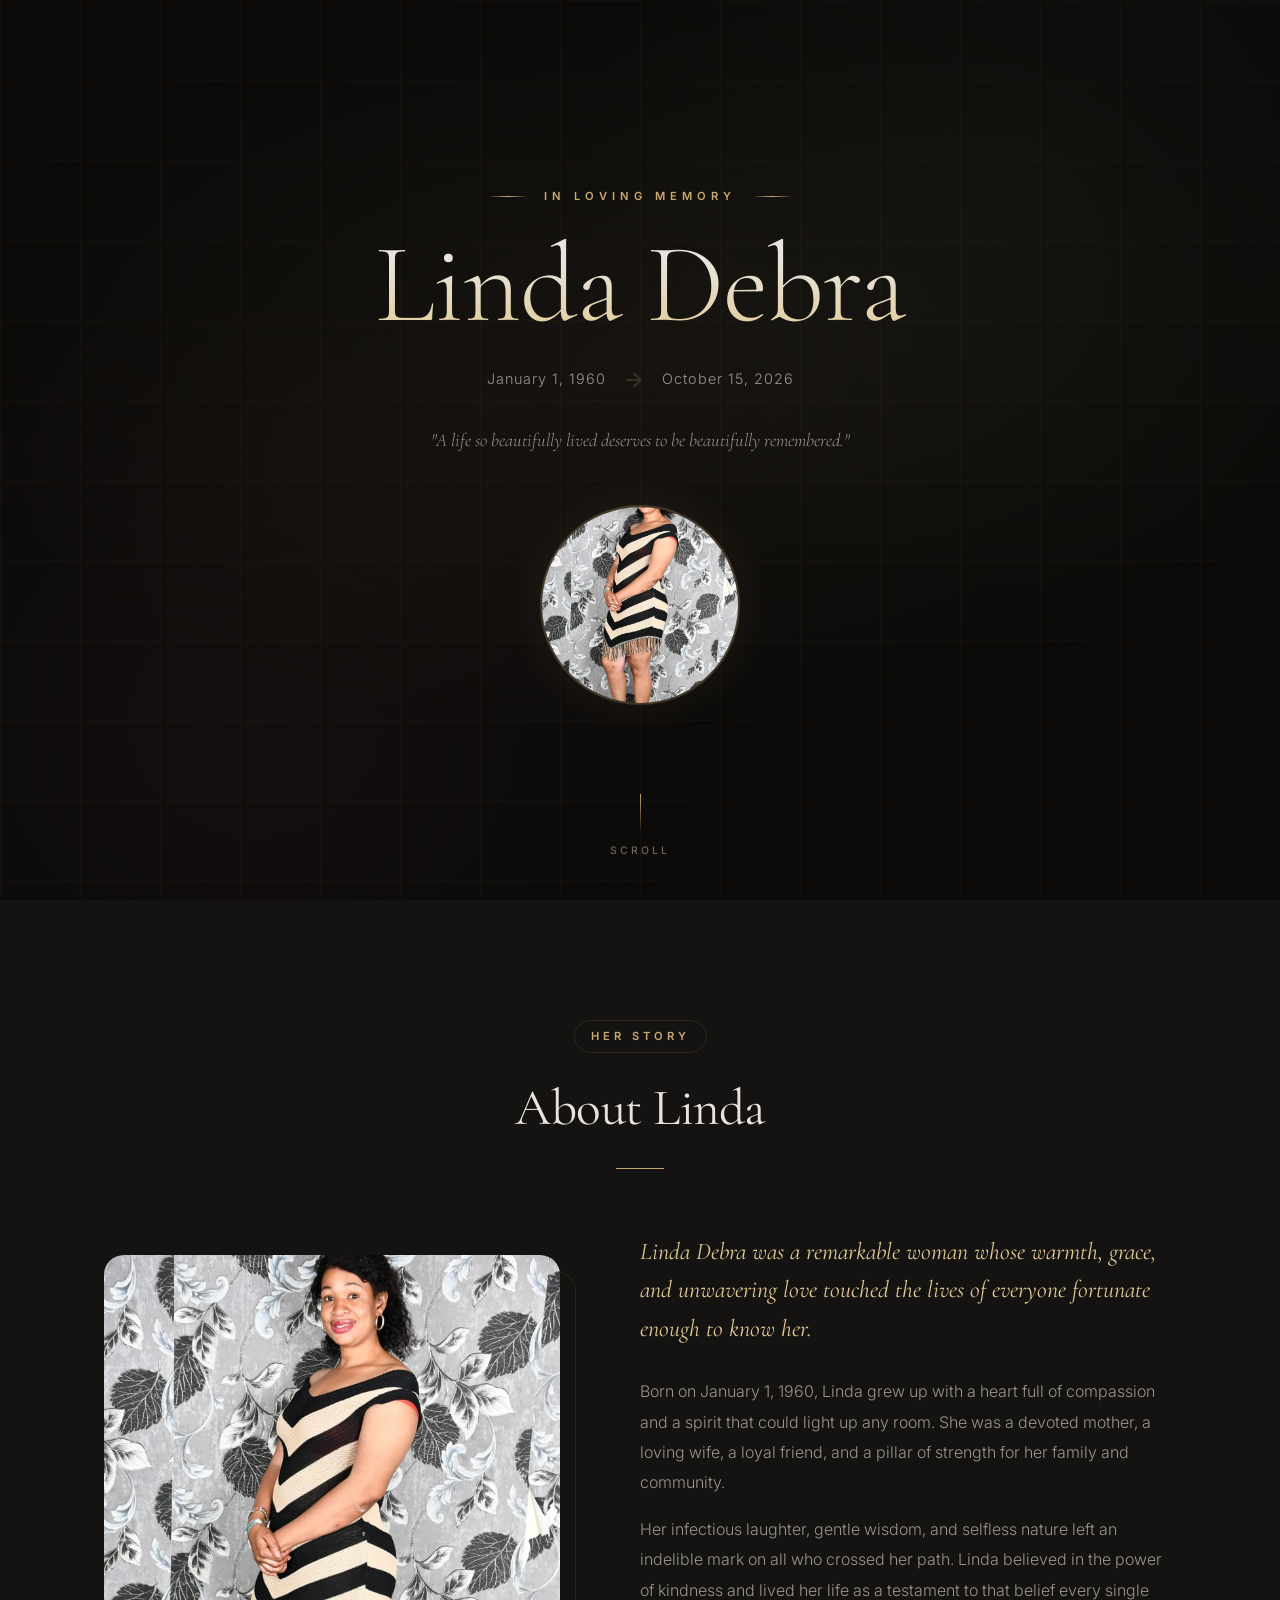
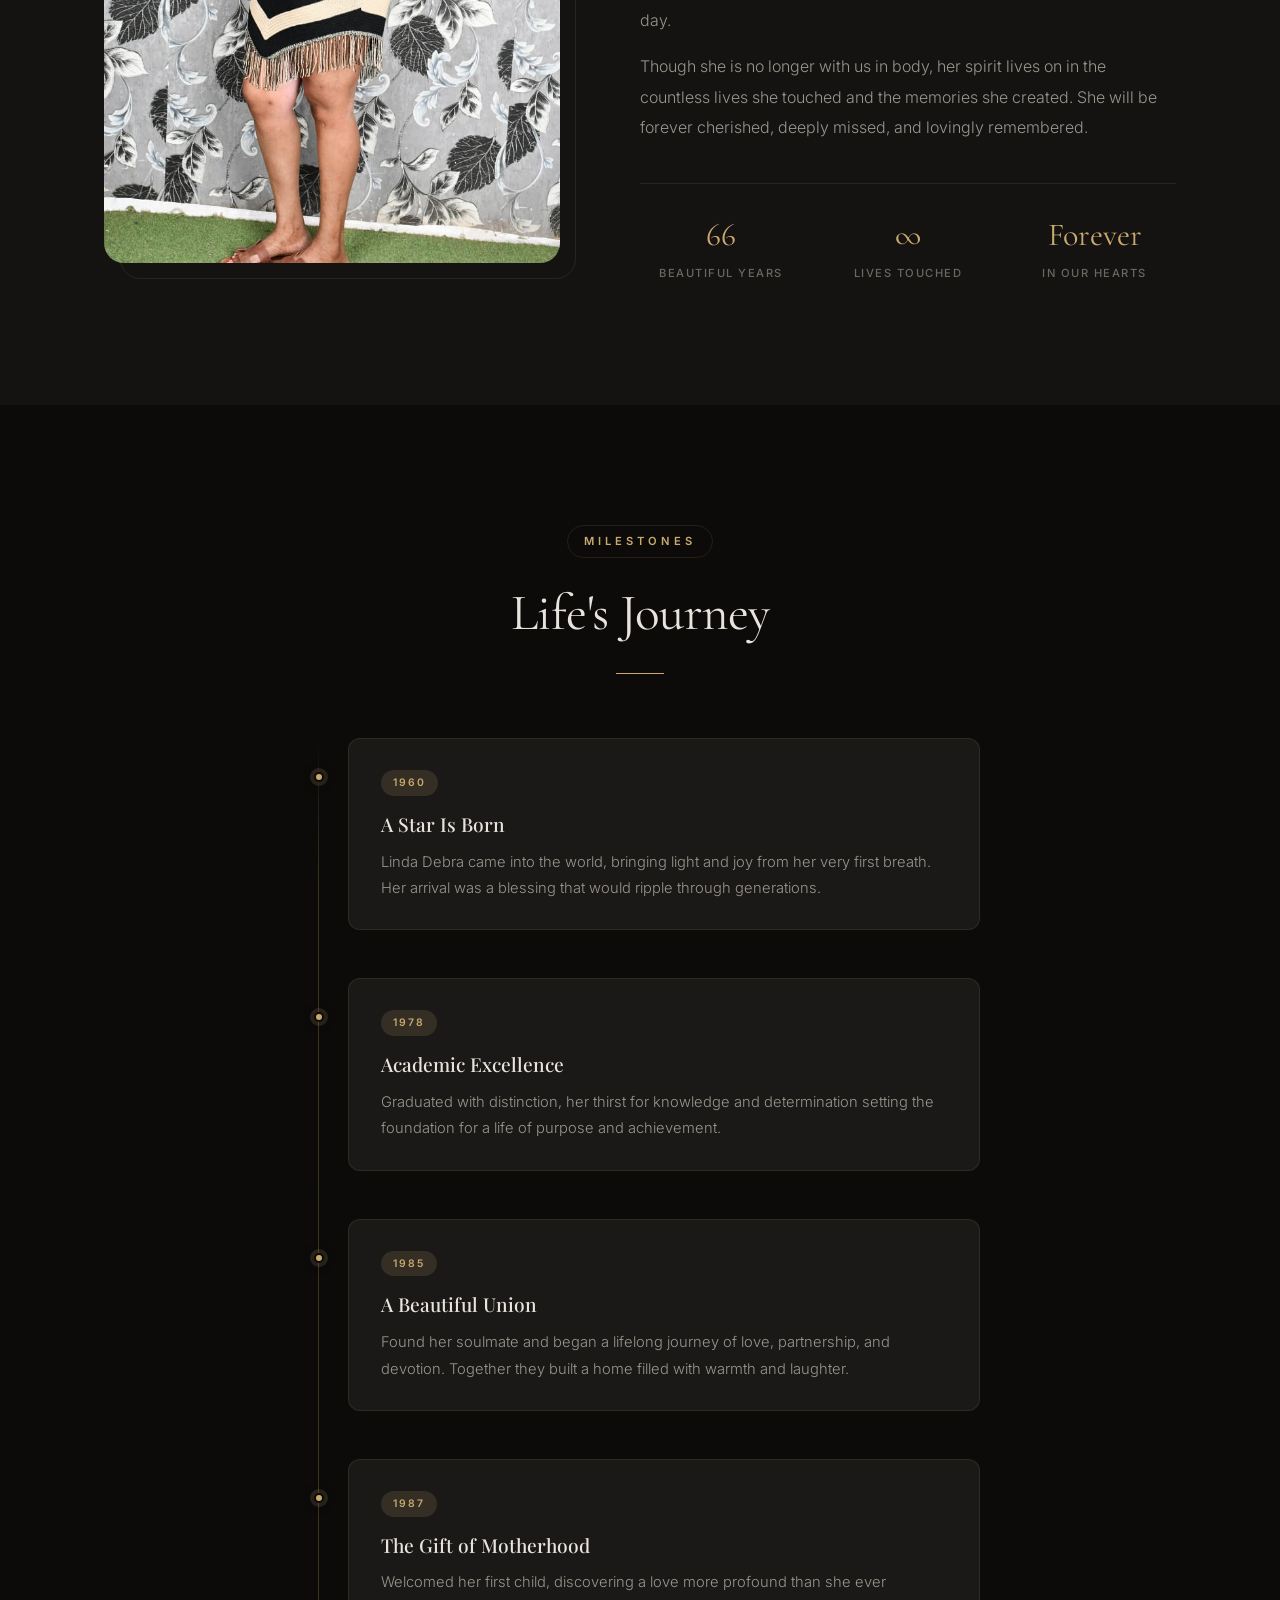
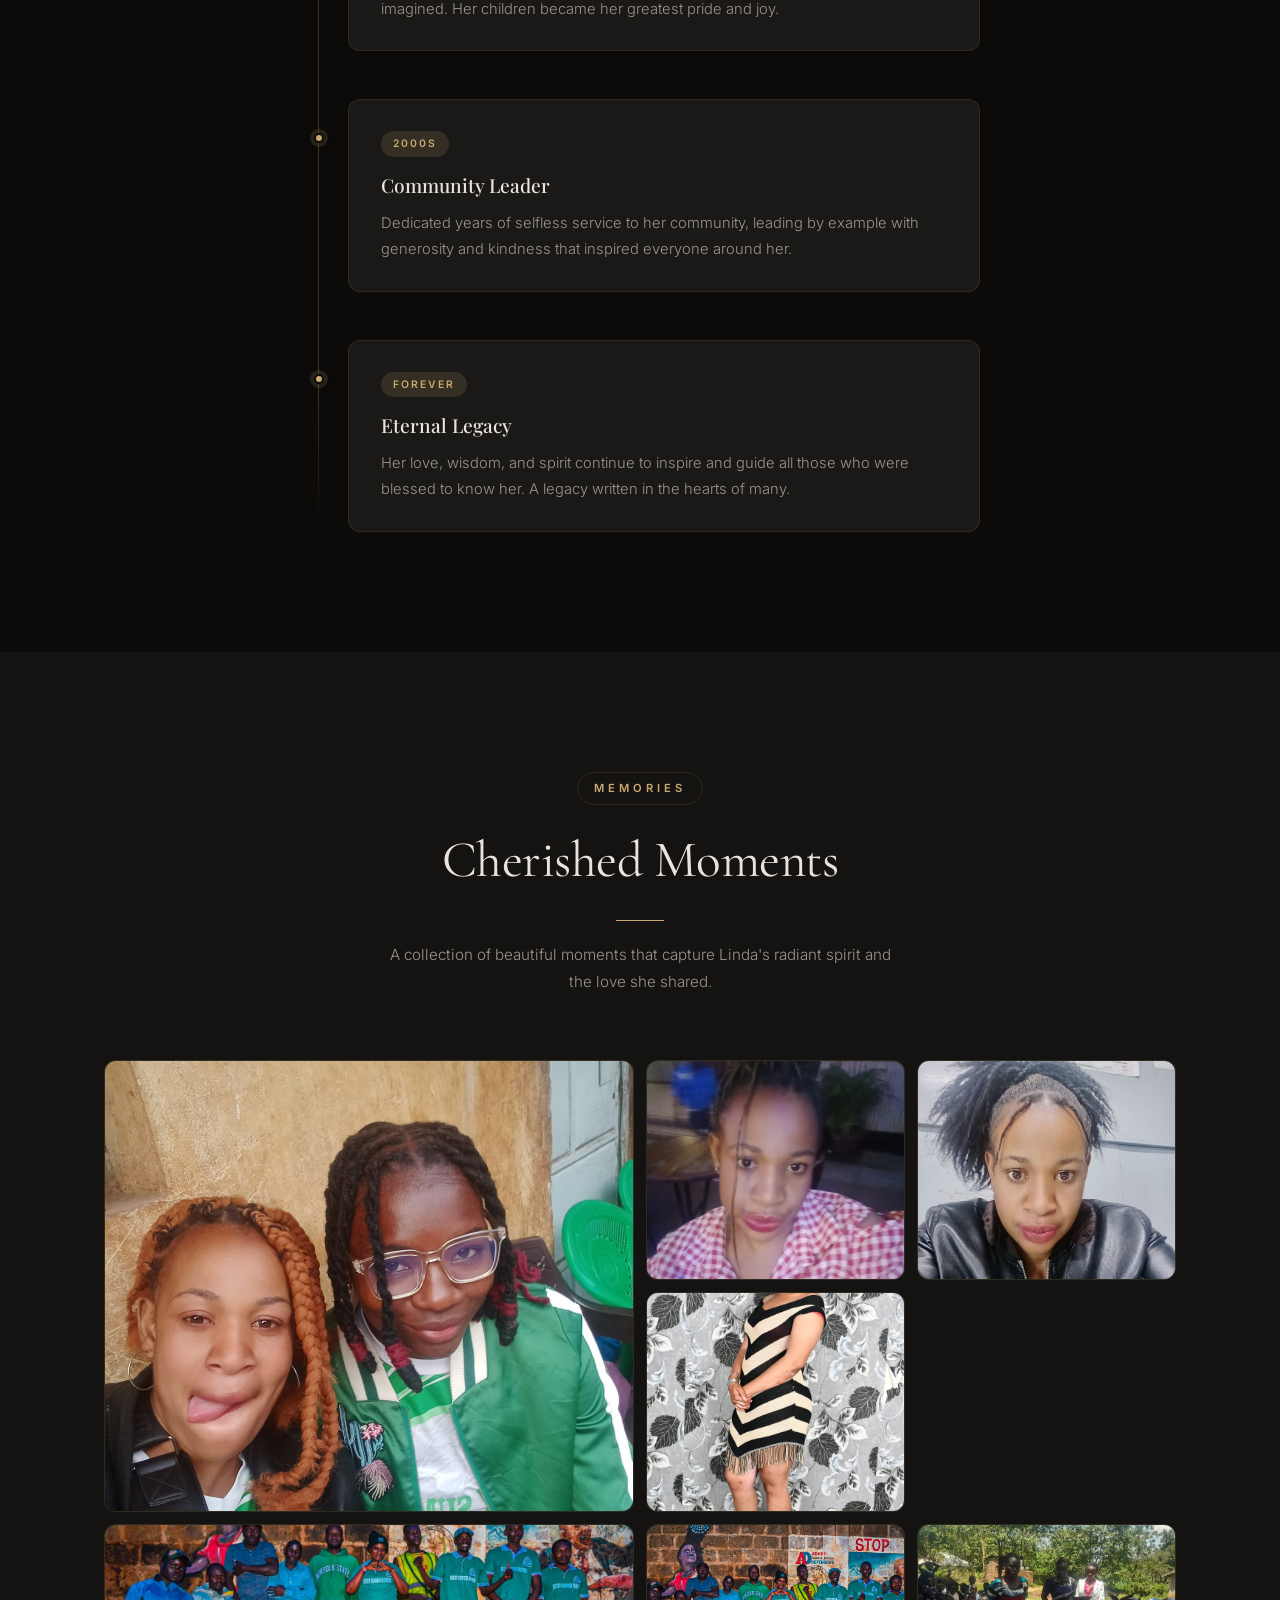
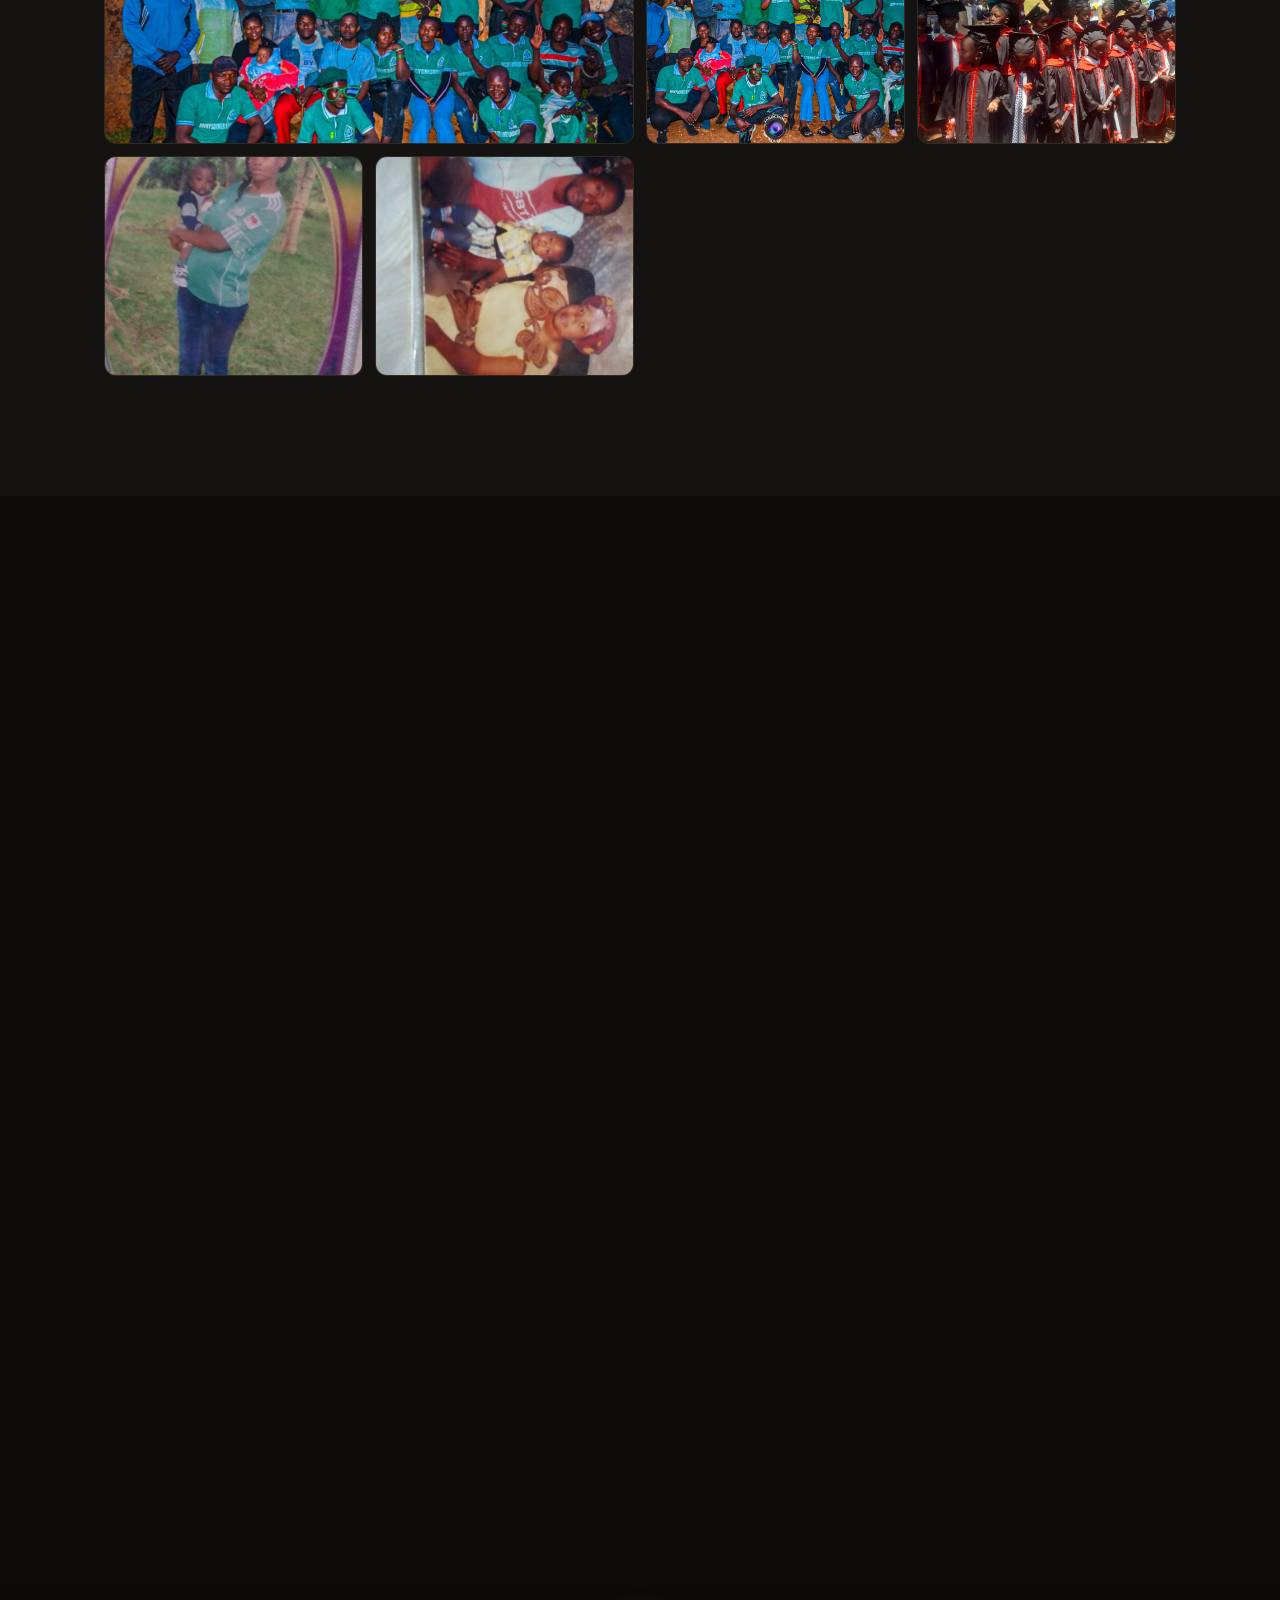
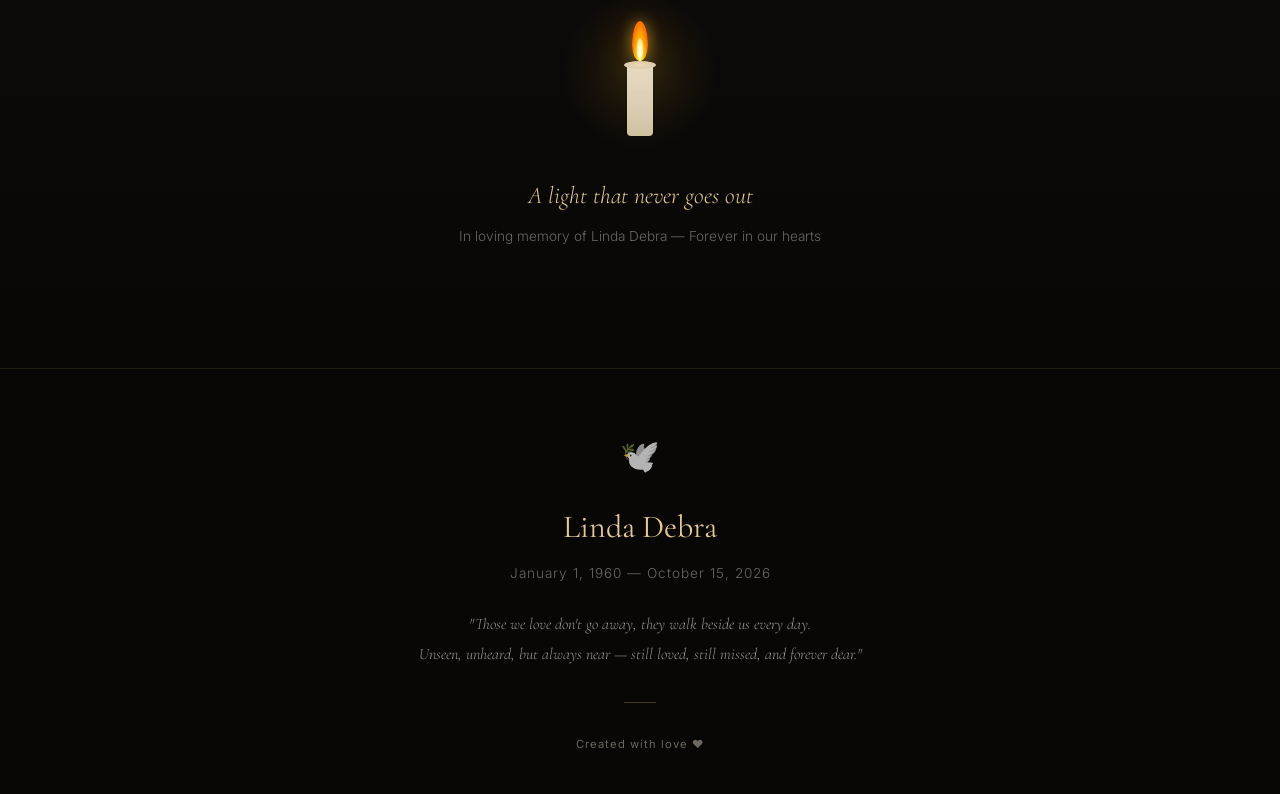
==== commit a615d16f: "Add Linda Debra photos - portrait, gallery images, and memorial artwork" ====
--- a/index.html
+++ b/index.html
@@ -299,6 +299,11 @@
                     <img src="images/gallery-8.jpg" alt="Linda Debra — Golden Days" onerror="this.style.display='none';this.previousElementSibling.style.display='flex'" onload="this.style.display='block';this.previousElementSibling.style.display='none'">
                     <div class="gallery__overlay"><span class="gallery__icon">+</span></div>
                 </div>
+                <div class="gallery__item" data-gallery="8">
+                    <div class="gallery__placeholder"><svg width="40" height="40" viewBox="0 0 24 24" fill="none" stroke="currentColor" stroke-width="1.5"><rect x="3" y="3" width="18" height="18" rx="2"/><circle cx="8.5" cy="8.5" r="1.5"/><polyline points="21 15 16 10 5 21"/></svg><span>Photo 9</span></div>
+                    <img src="images/gallery-9.jpg" alt="Linda Debra — Precious Moment" onerror="this.style.display='none';this.previousElementSibling.style.display='flex'" onload="this.style.display='block';this.previousElementSibling.style.display='none'">
+                    <div class="gallery__overlay"><span class="gallery__icon">+</span></div>
+                </div>
             </div>
         </div>
     </section>
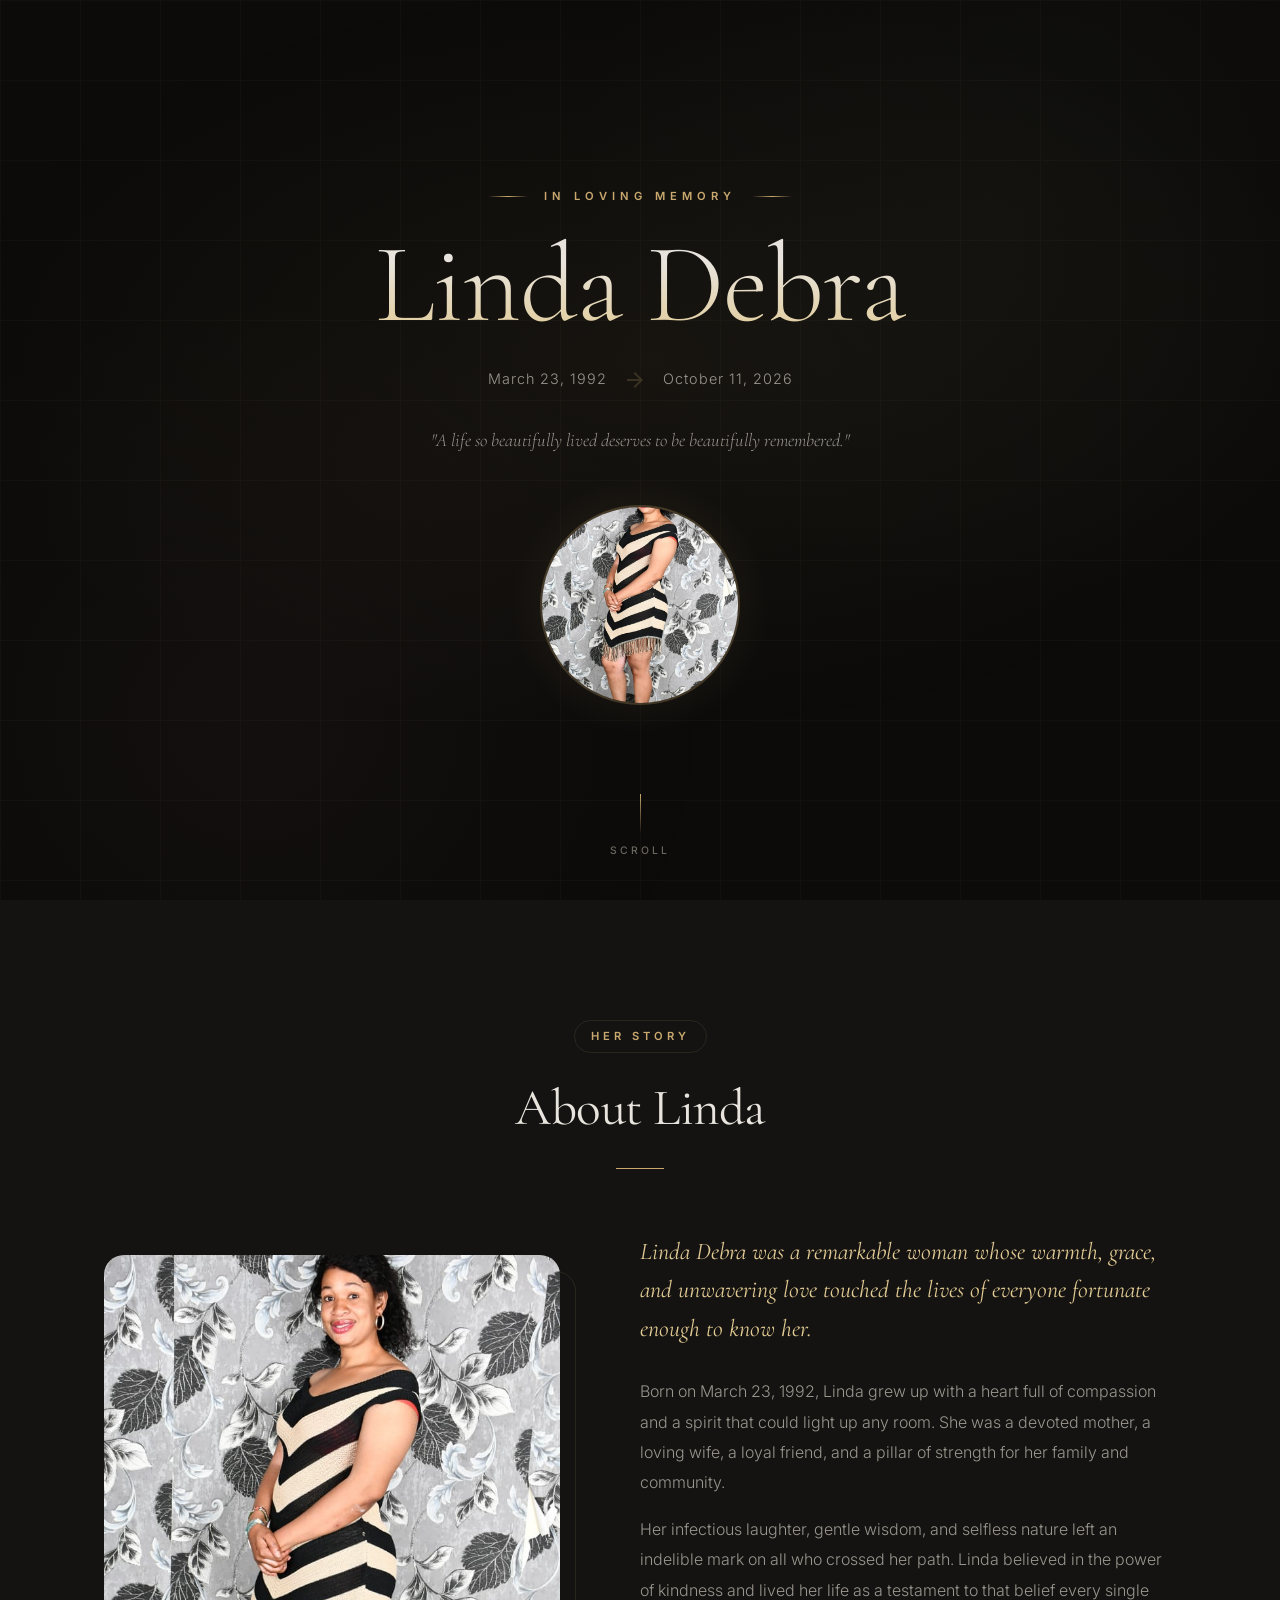
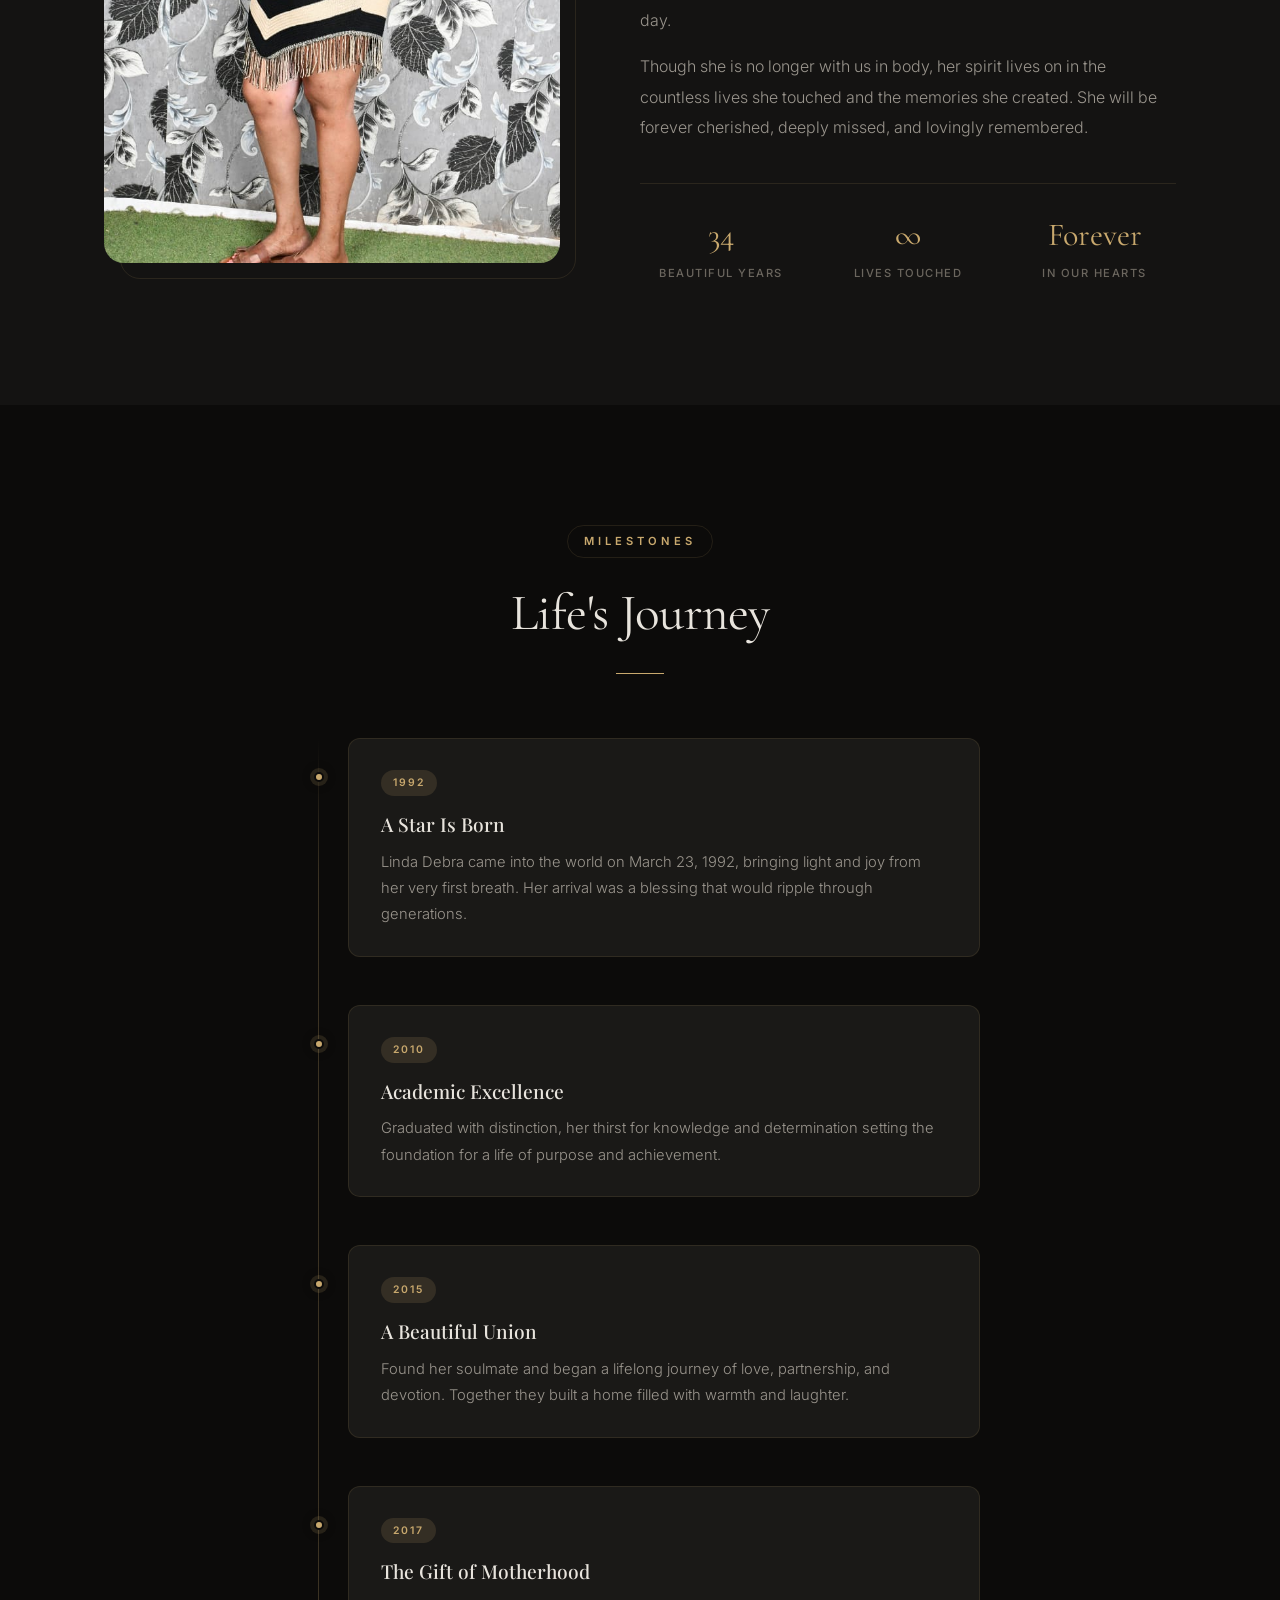
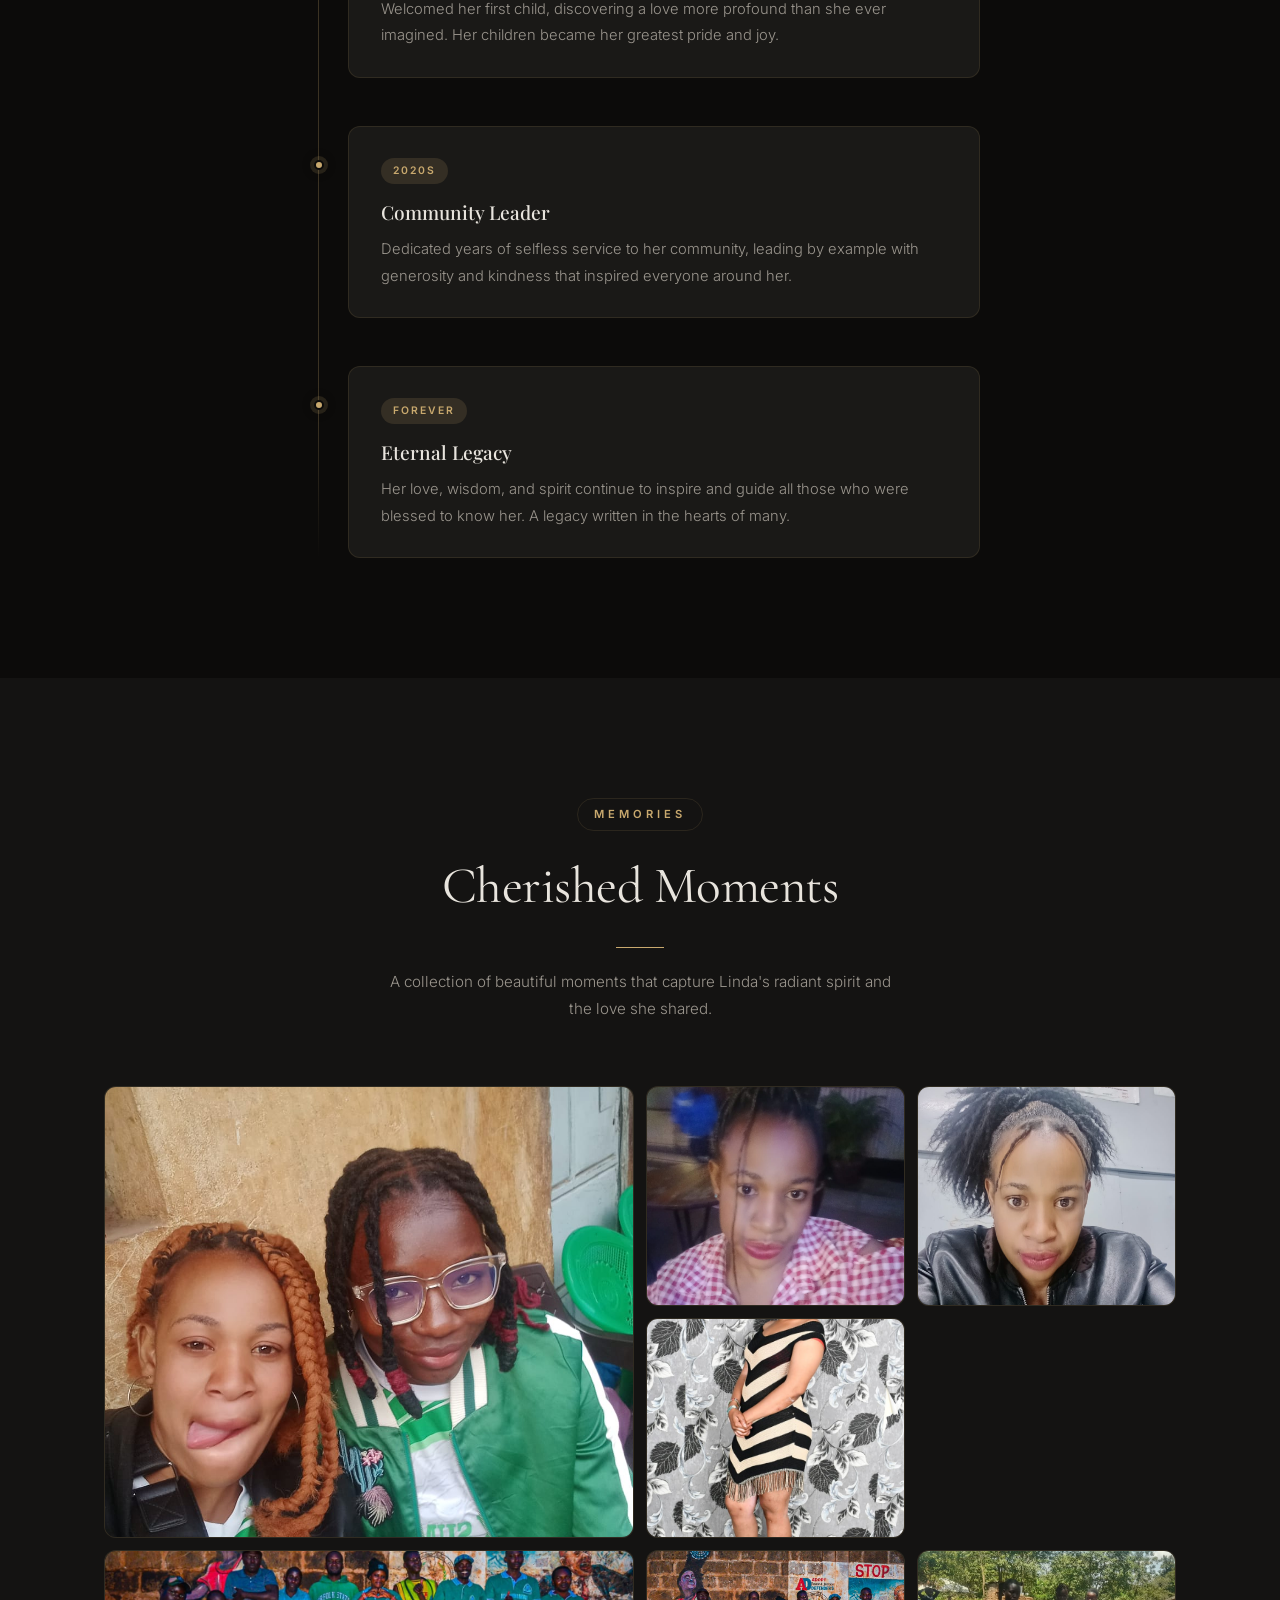
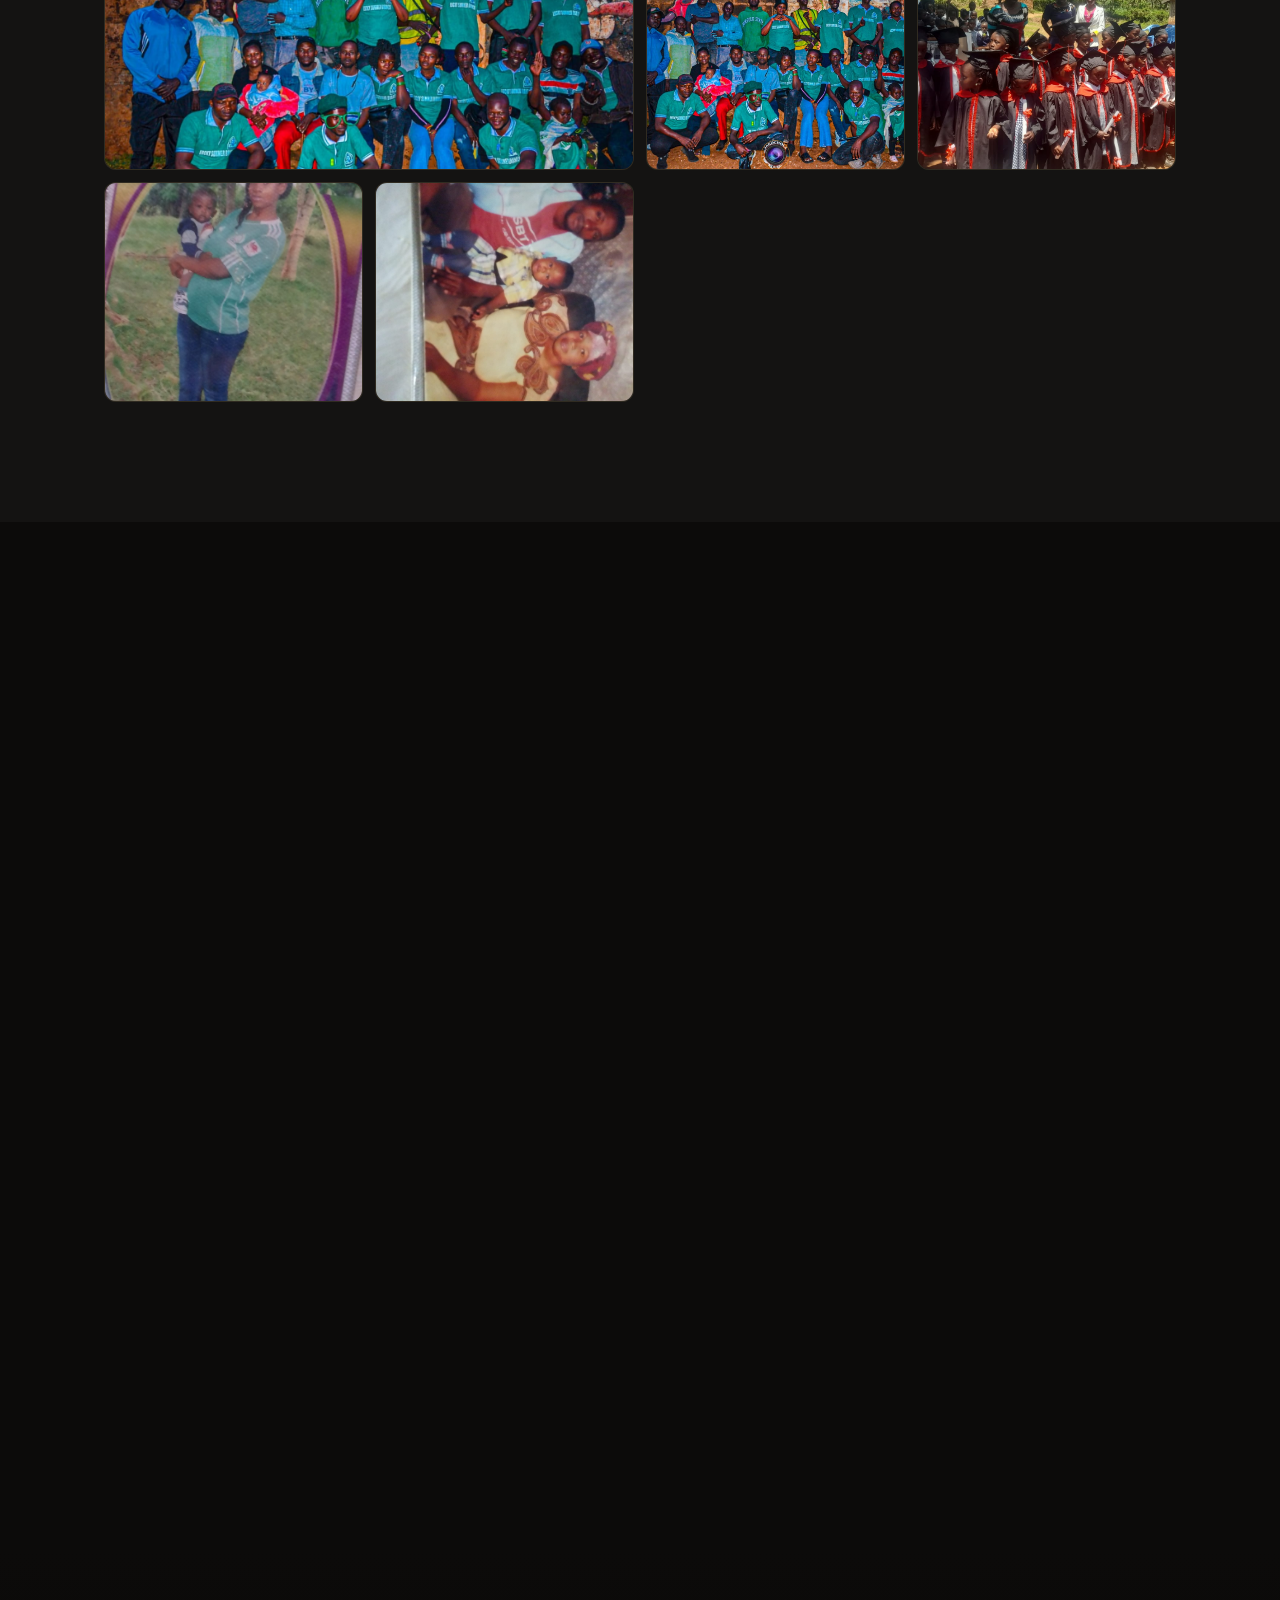
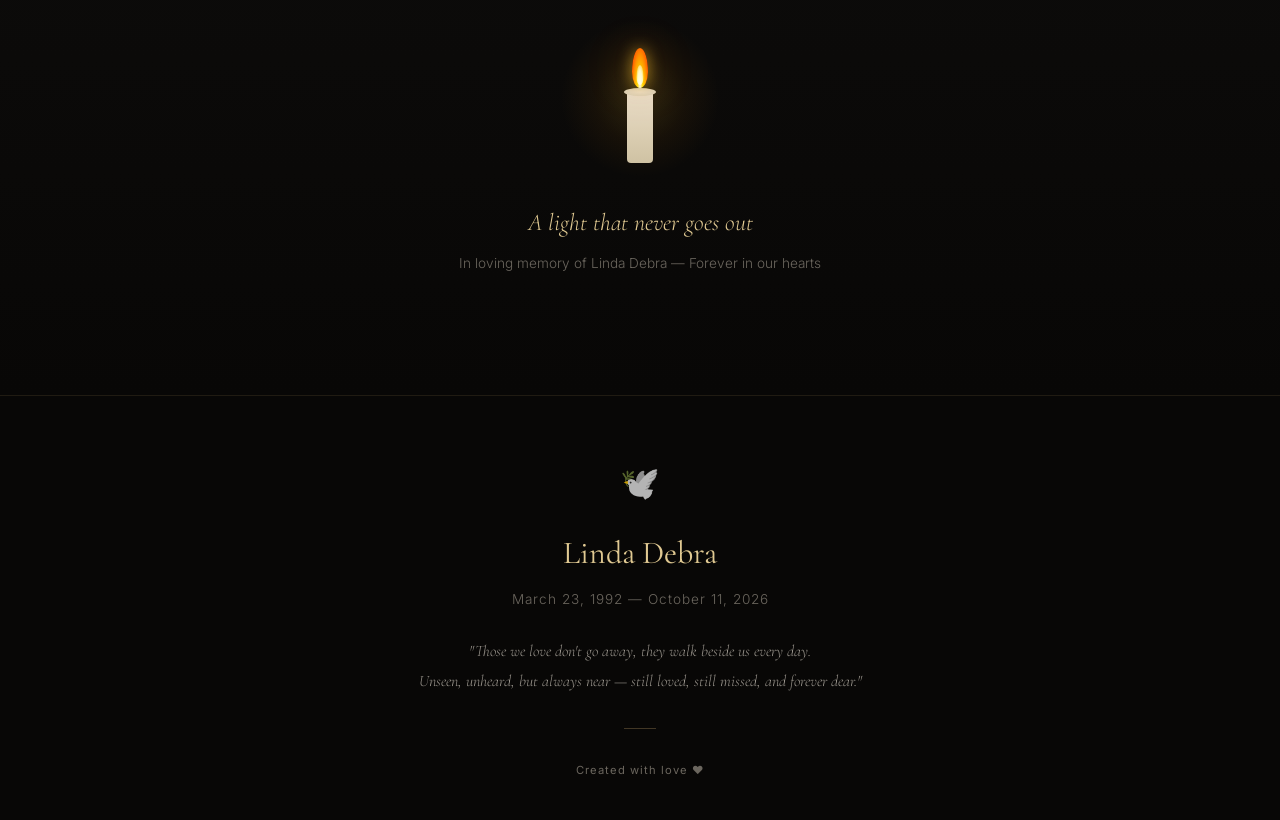
==== commit 8ba8186f: "Update dates: born March 23, 1992 - passed October 11, 2026 and adjust timeline" ====
--- a/index.html
+++ b/index.html
@@ -52,13 +52,13 @@
             </div>
             <h1 class="hero__name" data-reveal>Linda Debra</h1>
             <div class="hero__dates" data-reveal>
-                <time class="hero__date">January 1, 1960</time>
+                <time class="hero__date">March 23, 1992</time>
                 <span class="hero__date-divider">
                     <svg width="24" height="24" viewBox="0 0 24 24" fill="none">
                         <path d="M12 4l-1.41 1.41L16.17 11H4v2h12.17l-5.58 5.59L12 20l8-8-8-8z" fill="currentColor" opacity="0.4"/>
                     </svg>
                 </span>
-                <time class="hero__date">October 15, 2026</time>
+                <time class="hero__date">October 11, 2026</time>
             </div>
             <blockquote class="hero__quote" data-reveal>
                 "A life so beautifully lived deserves to be beautifully remembered."
@@ -119,7 +119,7 @@
                     </p>
                     <div class="about__body">
                         <p>
-                            Born on January 1, 1960, Linda grew up with a heart full of compassion 
+                            Born on March 23, 1992, Linda grew up with a heart full of compassion 
                             and a spirit that could light up any room. She was a devoted mother, a 
                             loving wife, a loyal friend, and a pillar of strength for her family 
                             and community.
@@ -138,7 +138,7 @@
                     </div>
                     <div class="about__stats">
                         <div class="about__stat">
-                            <span class="about__stat-value">66</span>
+                            <span class="about__stat-value">34</span>
                             <span class="about__stat-label">Beautiful Years</span>
                         </div>
                         <div class="about__stat">
@@ -173,20 +173,20 @@
                     </div>
                     <div class="timeline__card">
                         <div class="timeline__card-inner">
-                            <span class="timeline__year">1960</span>
+                            <span class="timeline__year">1992</span>
                             <h3 class="timeline__heading">A Star Is Born</h3>
-                            <p class="timeline__text">Linda Debra came into the world, bringing light and joy from her very first breath. Her arrival was a blessing that would ripple through generations.</p>
-                        </div>
-                    </div>
-                </article>
-
-                <article class="timeline__item" data-reveal>
-                    <div class="timeline__marker">
-                        <div class="timeline__marker-dot"></div>
-                    </div>
-                    <div class="timeline__card">
-                        <div class="timeline__card-inner">
-                            <span class="timeline__year">1978</span>
+                            <p class="timeline__text">Linda Debra came into the world on March 23, 1992, bringing light and joy from her very first breath. Her arrival was a blessing that would ripple through generations.</p>
+                        </div>
+                    </div>
+                </article>
+
+                <article class="timeline__item" data-reveal>
+                    <div class="timeline__marker">
+                        <div class="timeline__marker-dot"></div>
+                    </div>
+                    <div class="timeline__card">
+                        <div class="timeline__card-inner">
+                            <span class="timeline__year">2010</span>
                             <h3 class="timeline__heading">Academic Excellence</h3>
                             <p class="timeline__text">Graduated with distinction, her thirst for knowledge and determination setting the foundation for a life of purpose and achievement.</p>
                         </div>
@@ -199,7 +199,7 @@
                     </div>
                     <div class="timeline__card">
                         <div class="timeline__card-inner">
-                            <span class="timeline__year">1985</span>
+                            <span class="timeline__year">2015</span>
                             <h3 class="timeline__heading">A Beautiful Union</h3>
                             <p class="timeline__text">Found her soulmate and began a lifelong journey of love, partnership, and devotion. Together they built a home filled with warmth and laughter.</p>
                         </div>
@@ -212,7 +212,7 @@
                     </div>
                     <div class="timeline__card">
                         <div class="timeline__card-inner">
-                            <span class="timeline__year">1987</span>
+                            <span class="timeline__year">2017</span>
                             <h3 class="timeline__heading">The Gift of Motherhood</h3>
                             <p class="timeline__text">Welcomed her first child, discovering a love more profound than she ever imagined. Her children became her greatest pride and joy.</p>
                         </div>
@@ -225,7 +225,7 @@
                     </div>
                     <div class="timeline__card">
                         <div class="timeline__card-inner">
-                            <span class="timeline__year">2000s</span>
+                            <span class="timeline__year">2020s</span>
                             <h3 class="timeline__heading">Community Leader</h3>
                             <p class="timeline__text">Dedicated years of selfless service to her community, leading by example with generosity and kindness that inspired everyone around her.</p>
                         </div>
@@ -446,7 +446,7 @@
             <div class="footer__inner">
                 <span class="footer__dove">🕊️</span>
                 <h3 class="footer__name">Linda Debra</h3>
-                <p class="footer__dates">January 1, 1960 — October 15, 2026</p>
+                <p class="footer__dates">March 23, 1992 — October 11, 2026</p>
                 <blockquote class="footer__quote">
                     "Those we love don't go away, they walk beside us every day.<br>
                     Unseen, unheard, but always near — still loved, still missed, and forever dear."
